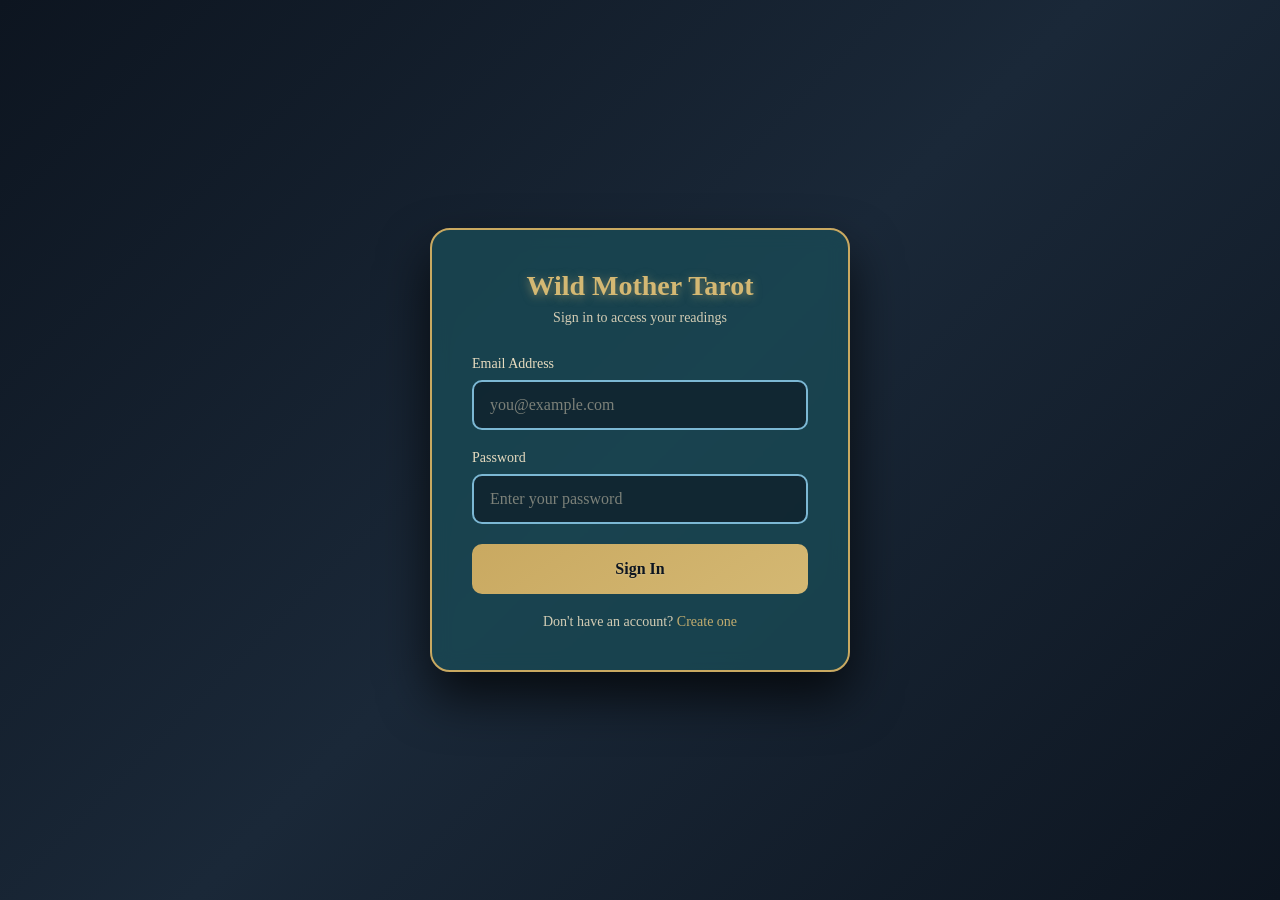
==== tarot-app/index.html @ 927aa5f0 "Clean up Examples directory and reorganize assets - Move images from Examples/ to images/ directory " ====
<!DOCTYPE html>
<html lang="en">
<head>
    <meta charset="UTF-8">
    <meta name="viewport" content="width=device-width, initial-scale=1.0">
    <title>Tarot Card Reading</title>
    <link rel="stylesheet" href="css/styles.css">
</head>
<body>
    <div class="container">
        <!-- Menu Button -->
        <button id="menu-toggle" class="menu-toggle">☰ Menu</button>

        <!-- Menu Overlay -->
        <div id="menu-overlay" class="menu-overlay hidden">
            <div class="menu-content">
                <button id="menu-close" class="menu-close">✕</button>

                <h2 class="menu-title">Wild Mother Tarot</h2>

                <!-- User Info in Menu -->
                <div class="menu-user-info">
                    <span id="menuUserEmail" class="menu-user-email"></span>
                </div>

                <!-- Menu Buttons -->
                <div class="menu-buttons">
                    <button id="menu-home" class="menu-btn">
                        <span class="menu-btn-icon">🏠</span>
                        <span class="menu-btn-text">Home</span>
                    </button>

                    <button id="menu-journal" class="menu-btn">
                        <span class="menu-btn-icon">📖</span>
                        <span class="menu-btn-text">Journal</span>
                    </button>

                    <button id="menu-explore" class="menu-btn">
                        <span class="menu-btn-icon">✨</span>
                        <span class="menu-btn-text">Visit Website</span>
                    </button>

                    <button id="logoutBtn" class="menu-btn menu-btn-logout">
                        <span class="menu-btn-icon">🚪</span>
                        <span class="menu-btn-text">Sign Out</span>
                    </button>
                </div>
            </div>
        </div>

        <!-- Home Page -->
        <div id="home-page" class="home-page">
            <div class="home-header">
                <img src="images/BloodHoneyLogo.png" alt="Blood & Honey Collective" class="home-logo">
                <h2 class="home-subtitle">presents</h2>
                <h1 class="home-main-title">Wildmother Tarot</h1>
            </div>

            <div class="home-options">
                <button id="home-readings" class="home-option-btn">
                    <div class="home-option-icon">
                        <img src="images/ReadingsButton.png" alt="Ask The Cards" class="icon-image">
                    </div>
                    <h3 class="home-option-title">Ask The Cards</h3>
                    <p class="home-option-desc">Ask a question. Pull a card. Receive insight.</p>
                </button>

                <button id="home-journal" class="home-option-btn">
                    <div class="home-option-icon">
                        <img src="images/JournalButton.png" alt="Journal" class="icon-image">
                    </div>
                    <h3 class="home-option-title">Your Journal</h3>
                    <p class="home-option-desc">Reflect, record, remember.</p>
                </button>

                <button id="home-card-of-day" class="home-option-btn">
                    <div class="home-option-icon">
                        <img src="images/CardOfTheDayButton.png" alt="Daily Insight" class="icon-image">
                    </div>
                    <h3 class="home-option-title">Daily Insight</h3>
                    <p class="home-option-desc">No question needed. Just receive.</p>
                </button>

                <button id="home-website" class="home-option-btn">
                    <div class="home-option-icon">
                        <img src="images/VisitOurWebsite.png" alt="Visit Our Website" class="icon-image">
                    </div>
                    <h3 class="home-option-title">Visit Our Website</h3>
                    <p class="home-option-desc">Your path continues beyond the cards.</p>
                </button>
            </div>
        </div>

        <!-- Spread Selection -->
        <div id="spread-selection" class="spread-selection hidden">
            <h2 class="spread-title">Choose Your Reading</h2>

            <!-- Question Prompt Section -->
            <div class="spread-question-section">
                <label for="reading-question" class="spread-question-label">What guidance do you seek?</label>
                <textarea
                    id="reading-question"
                    class="spread-question-input"
                    placeholder="Enter your question (optional)"
                    rows="2"></textarea>
            </div>

            <div class="button-group">
                <button id="one-card-btn" class="spread-btn-img">
                    <img src="cards/images/wildmother_tarot_one.png" alt="One Card Spread">
                </button>
                <button id="three-card-btn" class="spread-btn-img">
                    <img src="cards/images/wildmother_tarot_3card.png" alt="Three Card Spread">
                </button>
            </div>
        </div>

        <!-- Card Display Area -->
        <div id="card-area" class="card-area hidden">
            <div id="position-labels" class="position-labels"></div>
            <div id="cards-container" class="cards-container"></div>
        </div>

        <!-- Reading Display -->
        <div id="reading-area" class="reading-area hidden">
            <!-- Question Display -->
            <div id="question-display" class="question-display hidden">
                <h3>Your Question</h3>
                <p id="question-text"></p>
            </div>

            <div class="reading-container">
                <div class="reading-column">
                    <h2>Your Reading</h2>
                    <div id="card-descriptions" class="card-descriptions"></div>
                </div>

                <!-- Reflections Section -->
                <div class="reflections-column">
                    <h2>Your Reflections</h2>
                    <textarea
                        id="reflections-textarea"
                        class="reflections-textarea"
                        placeholder="What thoughts, feelings, or insights does this reading bring up for you? Take a moment to reflect..."
                        rows="6"></textarea>
                </div>
            </div>
        </div>

        <!-- Reset Button -->
        <div id="reset-container" class="reset-container hidden">
            <button id="reset-btn" class="reset-btn">New Reading</button>
        </div>
    </div>

    <script src="js/auth.js"></script>
    <script src="js/script.js"></script>
    <script>
        // Display logged-in user in menu
        const user = getUserFromToken();
        if (user && user.email) {
            document.getElementById('menuUserEmail').textContent = user.email;
        }
    </script>
</body>
</html>
---- tarot-app/css/styles.css ----
/* ============================================
   CUSTOM FONTS
   ============================================ */

@font-face {
    font-family: 'Rebel';
    src: url('fonts/Rebel.woff2') format('woff2');
    font-weight: normal;
    font-style: normal;
}

@font-face {
    font-family: 'Ashley Southine';
    src: url('fonts/Ashley Southine.ttf') format('truetype');
    font-weight: normal;
    font-style: normal;
}

@font-face {
    font-family: 'Alchemist Serif';
    src: url('fonts/Alchemist Serif Font.ttf') format('truetype');
    font-weight: normal;
    font-style: normal;
}

* {
    margin: 0;
    padding: 0;
    box-sizing: border-box;
}

body {
    font-family: 'Georgia', serif;
    background:
        repeating-linear-gradient(
            135deg,
            #0a2e3d 0px,
            #0d3545 25px,
            #134456 50px,
            #1a5468 75px,
            #2d6b82 100px,
            #1a5468 125px,
            #134456 150px,
            #0d3545 175px,
            #0a2e3d 200px
        );
    color: #ffffff;
    min-height: 100vh;
    padding: 20px;
    display: flex;
    align-items: center;
    justify-content: center;
}

.container {
    max-width: 1200px;
    margin: 0 auto;
    width: 100%;
}

/* Spread Selection */
.spread-selection {
    text-align: center;
    margin: 0 auto;
    display: flex;
    flex-direction: column;
    align-items: center;
    justify-content: center;
    padding: 20px;
}

/* Question Section on Spread Selection */
.spread-question-section {
    max-width: 600px;
    width: 100%;
    margin: 20px auto 40px;
    text-align: center;
}

.spread-question-label {
    display: block;
    color: #d4b873;
    font-size: 1.1rem;
    margin-bottom: 12px;
    font-style: italic;
}

.spread-question-input {
    width: 100%;
    background: rgba(26, 74, 85, 0.4);
    border: 2px solid #7cb8d4;
    border-radius: 10px;
    padding: 15px;
    color: #e8dcc0;
    font-family: 'Georgia', serif;
    font-size: 1rem;
    resize: vertical;
    transition: all 0.3s ease;
}

.spread-question-input:focus {
    outline: none;
    border-color: #d4b873;
    background: rgba(26, 74, 85, 0.6);
    box-shadow: 0 0 15px rgba(212, 184, 115, 0.3);
}

.spread-question-input::placeholder {
    color: #7cb8d4;
    opacity: 0.6;
}

.button-group {
    display: flex;
    justify-content: center;
    gap: 30px;
    flex-wrap: wrap;
}

.spread-btn-img {
    background: transparent;
    border: none;
    padding: 0;
    cursor: pointer;
    transition: all 0.3s ease;
    max-width: 300px;
    width: 100%;
}

.spread-btn-img img {
    width: 100%;
    height: auto;
    display: block;
    border-radius: 10px;
    transition: all 0.3s ease;
    box-shadow: 0 4px 15px rgba(0, 0, 0, 0.7);
}

.spread-btn-img:hover {
    transform: translateY(-5px) scale(1.02);
}

.spread-btn-img:hover img {
    box-shadow: 0 8px 25px rgba(74, 123, 167, 0.8);
}

/* Card Area */
.card-area {
    margin: 40px 0;
    text-align: center;
}

.position-labels {
    display: flex;
    justify-content: center;
    gap: 20px;
    margin-bottom: 10px;
    flex-wrap: wrap;
}

.position-label {
    color: #d4b873;
    font-size: 1rem;
    font-weight: bold;
    min-width: 150px;
    text-align: center;
}

.cards-container {
    display: flex;
    justify-content: center;
    gap: 20px;
    flex-wrap: wrap;
    padding: 20px;
}

.card {
    width: 150px;
    height: 260px;
    perspective: 1000px;
    cursor: pointer;
}

.card-inner {
    position: relative;
    width: 100%;
    height: 100%;
    transition: transform 0.6s;
    transform-style: preserve-3d;
}

.card.flipped .card-inner {
    transform: rotateY(180deg);
}

.card-face {
    position: absolute;
    width: 100%;
    height: 100%;
    backface-visibility: hidden;
    border-radius: 10px;
    box-shadow: 0 4px 15px rgba(0, 0, 0, 0.5);
}

.card-back {
    background: linear-gradient(145deg, #1a4a55, #2d5f6d);
    border: 3px solid #c9a961;
    display: flex;
    align-items: center;
    justify-content: center;
    font-size: 2rem;
    color: #d4b873;
}

.card-front {
    transform: rotateY(180deg);
    background: #e8dcc0;
    border: 3px solid #8b7355;
}

.card-front img {
    width: 100%;
    height: 100%;
    object-fit: cover;
    border-radius: 8px;
}

.card:not(.flipped):hover {
    transform: translateY(-10px);
    transition: transform 0.3s ease;
}

/* Reading Area */
.reading-area {
    margin: 40px 0;
    padding: 30px;
    background: rgba(26, 74, 85, 0.6);
    border: 2px solid #c9a961;
    border-radius: 15px;
}

/* Question Display */
.question-display {
    margin-bottom: 30px;
    padding: 20px;
    background: rgba(13, 21, 32, 0.5);
    border: 2px solid #d4b873;
    border-radius: 10px;
    text-align: center;
}

.question-display h3 {
    color: #d4b873;
    font-size: 1.2rem;
    margin-bottom: 10px;
}

.question-display p {
    color: #e8dcc0;
    font-style: italic;
    font-size: 1.1rem;
    line-height: 1.6;
}

.reading-container {
    display: flex;
    gap: 30px;
    align-items: flex-start;
}

.reading-column {
    flex: 1;
    min-width: 0;
}

.reflections-column {
    flex: 0 0 400px;
    min-width: 300px;
}

.reading-area h2 {
    color: #d4b873;
    text-align: center;
    margin-bottom: 30px;
    font-size: 2rem;
}

.card-descriptions {
    display: flex;
    flex-direction: column;
    gap: 25px;
}

.card-description {
    background: rgba(45, 95, 109, 0.4);
    padding: 20px;
    border-radius: 10px;
    border-left: 4px solid #d4b873;
}

.card-description h3 {
    color: #d4b873;
    margin-bottom: 5px;
    font-size: 1.3rem;
}

.card-description .position {
    color: #7cb8d4;
    font-style: italic;
    margin-bottom: 10px;
    font-size: 0.9rem;
}

.card-description .keywords {
    color: #c9a961;
    font-size: 0.9rem;
    margin-bottom: 10px;
}

.card-description .meaning {
    color: #e8dcc0;
    line-height: 1.6;
}

/* Reflections Section */
.reflections-textarea {
    width: 100%;
    height: 100%;
    min-height: 400px;
    background: rgba(13, 21, 32, 0.6);
    border: 2px solid #7cb8d4;
    border-radius: 8px;
    padding: 15px;
    color: #e8dcc0;
    font-family: 'Georgia', serif;
    font-size: 1rem;
    line-height: 1.6;
    resize: vertical;
    transition: all 0.3s ease;
}

.reflections-textarea:focus {
    outline: none;
    border-color: #d4b873;
    background: rgba(13, 21, 32, 0.8);
    box-shadow: 0 0 15px rgba(212, 184, 115, 0.3);
}

.reflections-textarea::placeholder {
    color: #7cb8d4;
    opacity: 0.6;
}

/* Reset Button */
.reset-container {
    text-align: center;
    margin: 40px 0;
}

.reset-btn {
    background: linear-gradient(145deg, #8b7355, #6b5845);
    border: 2px solid #c9a961;
    color: #e8dcc0;
    padding: 15px 40px;
    font-size: 1.2rem;
    cursor: pointer;
    border-radius: 10px;
    transition: all 0.3s ease;
    box-shadow: 0 4px 15px rgba(0, 0, 0, 0.5);
}

.reset-btn:hover {
    transform: translateY(-3px);
    box-shadow: 0 6px 20px rgba(201, 169, 97, 0.4);
    background: linear-gradient(145deg, #9b8365, #7b6855);
}

/* Utility Classes */
.hidden {
    display: none !important;
}

/* Responsive Design */
@media (max-width: 768px) {
    .spread-btn-img {
        max-width: 250px;
    }

    .card {
        width: 120px;
        height: 208px;
    }

    .position-label {
        min-width: 120px;
        font-size: 0.9rem;
    }

    .card-descriptions {
        gap: 15px;
    }

    .card-description {
        padding: 15px;
    }

    .reading-container {
        flex-direction: column;
    }

    .reflections-column {
        flex: 1;
        width: 100%;
    }

    .reflections-textarea {
        font-size: 0.9rem;
        padding: 12px;
        min-height: 200px;
    }
}

@media (max-width: 480px) {
    .button-group {
        flex-direction: column;
        align-items: center;
        gap: 20px;
    }

    .spread-btn-img {
        max-width: 200px;
    }

    .card {
        width: 100px;
        height: 173px;
    }

    .position-label {
        min-width: 100px;
        font-size: 0.8rem;
    }
}

/* ============================================
   HOME PAGE
   ============================================ */

.home-page {
    text-align: center;
    padding: 40px 20px;
}

.home-header {
    margin-bottom: 60px;
}

.home-logo {
    max-width: 300px;
    width: 100%;
    height: auto;
    margin-bottom: 5px;
    filter: drop-shadow(0 4px 15px rgba(0, 0, 0, 0.7));
}

.home-title {
    color: #d4b873;
    font-size: 2rem;
    margin-bottom: 10px;
    text-shadow: 0 2px 10px rgba(0, 0, 0, 0.5);
    font-family: 'Ashley Southine', 'Georgia', serif;
}

.home-subtitle {
    color: #7cb8d4;
    font-size: 1.2rem;
    font-style: italic;
    margin-bottom: 5px;
    font-family: 'Alchemist Serif', 'Georgia', serif;
}

.home-main-title {
    color: #d4b873;
    font-size: 3rem;
    margin-top: 0;
    letter-spacing: 2px;
    font-family: 'Rebel', 'Georgia', serif;
}

/* Home Options Grid */
.home-options {
    display: grid;
    grid-template-columns: repeat(2, 1fr);
    gap: 30px;
    max-width: 900px;
    margin: 0 auto;
}

.home-option-btn {
    background: linear-gradient(145deg, #1a4a55, #2d5f6d);
    border: 3px solid #c9a961;
    border-radius: 15px;
    padding: 0;
    cursor: pointer;
    transition: all 0.3s ease;
    box-shadow: 0 6px 20px rgba(0, 0, 0, 0.5);
    position: relative;
    overflow: hidden;
    min-height: 200px;
    display: flex;
    flex-direction: column;
}

.home-option-btn::before {
    content: '';
    position: absolute;
    top: 0;
    left: -100%;
    width: 100%;
    height: 100%;
    background: linear-gradient(90deg, transparent, rgba(212, 184, 115, 0.2), transparent);
    transition: left 0.5s ease;
}

.home-option-btn:hover::before {
    left: 100%;
}

.home-option-btn:hover {
    transform: translateY(-5px);
    box-shadow: 0 8px 30px rgba(201, 169, 97, 0.5);
    border-color: #d4b873;
}

.home-option-icon {
    position: absolute;
    top: 0;
    left: 0;
    width: 100%;
    height: 100%;
    z-index: 1;
}

.icon-image {
    width: 100%;
    height: 100%;
    object-fit: cover;
    border-radius: 12px;
}

.home-option-title {
    color: #d4b873;
    font-size: 1.5rem;
    margin-bottom: 10px;
    font-family: 'Alchemist Serif', 'Georgia', serif;
    text-transform: uppercase;
    position: relative;
    z-index: 2;
    text-shadow: 0 2px 8px rgba(0, 0, 0, 0.8);
    margin-top: auto;
    padding: 10px 20px 0;
}

.home-option-desc {
    color: #e8dcc0;
    font-size: 0.95rem;
    font-style: italic;
    position: relative;
    z-index: 2;
    text-shadow: 0 2px 8px rgba(0, 0, 0, 0.8);
    padding: 0 20px 20px;
}

/* Tarot Cards Icon (hand pulling card from fanned deck) */
.tarot-cards-icon {
    position: relative;
    width: 120px;
    height: 90px;
}

.mini-card {
    position: absolute;
    width: 30px;
    height: 50px;
    background: linear-gradient(145deg, #2d5f6d, #1a4a55);
    border: 2px solid #c9a961;
    border-radius: 3px;
    box-shadow: 0 2px 8px rgba(0, 0, 0, 0.4);
}

.mini-card::after {
    content: '✦';
    position: absolute;
    top: 50%;
    left: 50%;
    transform: translate(-50%, -50%);
    color: #d4b873;
    font-size: 1rem;
    opacity: 0.8;
}

/* Fanned deck - three cards */
.mini-card.card-1 {
    left: 20px;
    bottom: 10px;
    transform: rotate(-15deg);
    z-index: 1;
}

.mini-card.card-2 {
    left: 35px;
    bottom: 10px;
    transform: rotate(0deg);
    z-index: 2;
}

.mini-card.card-3 {
    left: 50px;
    bottom: 10px;
    transform: rotate(15deg);
    z-index: 3;
}

/* Card being pulled - glowing */
.mini-card.card-3::before {
    content: '';
    position: absolute;
    top: -30px;
    left: -5px;
    width: 30px;
    height: 50px;
    background: linear-gradient(145deg, #2d5f6d, #1a4a55);
    border: 2px solid #c9a961;
    border-radius: 3px;
    box-shadow:
        0 0 20px rgba(212, 184, 115, 0.8),
        0 0 40px rgba(212, 184, 115, 0.4),
        0 4px 15px rgba(0, 0, 0, 0.5);
    z-index: 5;
}

/* Glow star on pulled card */
.mini-card.card-3::after {
    content: '✦';
    position: absolute;
    top: -18px;
    left: 5px;
    transform: translate(-50%, -50%);
    color: #d4b873;
    font-size: 1rem;
    z-index: 6;
    text-shadow: 0 0 10px rgba(212, 184, 115, 1);
}

/* Hand shape */
.tarot-cards-icon::before {
    content: '';
    position: absolute;
    bottom: 0;
    right: 15px;
    width: 35px;
    height: 25px;
    background: linear-gradient(145deg, #8b7355, #6b5845);
    border-radius: 15px 15px 5px 5px;
    z-index: 4;
    box-shadow: 0 2px 8px rgba(0, 0, 0, 0.4);
}

/* Thumb */
.tarot-cards-icon::after {
    content: '';
    position: absolute;
    bottom: 8px;
    right: 45px;
    width: 12px;
    height: 18px;
    background: linear-gradient(145deg, #8b7355, #6b5845);
    border-radius: 8px 3px 3px 8px;
    z-index: 4;
    box-shadow: 0 2px 5px rgba(0, 0, 0, 0.3);
}

/* Journal Icon (book and pen) */
.journal-icon {
    position: relative;
    width: 80px;
    height: 80px;
}

.book {
    width: 70px;
    height: 55px;
    background: linear-gradient(145deg, #8b7355, #6b5845);
    border: 2px solid #c9a961;
    border-radius: 4px;
    position: relative;
    box-shadow: 0 3px 10px rgba(0, 0, 0, 0.4);
}

.book::before {
    content: '';
    position: absolute;
    left: 50%;
    top: 0;
    bottom: 0;
    width: 2px;
    background: #c9a961;
    opacity: 0.5;
}

.book::after {
    content: '≋';
    position: absolute;
    top: 50%;
    left: 25%;
    transform: translateY(-50%);
    color: #d4b873;
    font-size: 1.5rem;
}

.pen {
    position: absolute;
    right: -5px;
    bottom: 5px;
    width: 35px;
    height: 4px;
    background: linear-gradient(90deg, #c9a961, #d4b873);
    border-radius: 2px;
    transform: rotate(-45deg);
    box-shadow: 0 2px 5px rgba(0, 0, 0, 0.3);
}

.pen::before {
    content: '';
    position: absolute;
    left: -6px;
    top: 50%;
    transform: translateY(-50%);
    width: 0;
    height: 0;
    border-left: 6px solid #8b7355;
    border-top: 3px solid transparent;
    border-bottom: 3px solid transparent;
}

/* Card of the Day Icon */
.card-of-day-icon {
    position: relative;
    width: 80px;
    height: 80px;
}

.single-card {
    width: 50px;
    height: 75px;
    background: linear-gradient(145deg, #2d5f6d, #1a4a55);
    border: 3px solid #c9a961;
    border-radius: 6px;
    margin: 0 auto;
    box-shadow: 0 4px 15px rgba(0, 0, 0, 0.5);
    display: flex;
    align-items: center;
    justify-content: center;
}

.single-card::after {
    content: '☾';
    color: #d4b873;
    font-size: 2rem;
}

.sparkles {
    position: absolute;
    top: 0;
    right: 0;
    font-size: 1.5rem;
    animation: sparkle 2s ease-in-out infinite;
}

@keyframes sparkle {
    0%, 100% { opacity: 0.5; transform: scale(1); }
    50% { opacity: 1; transform: scale(1.2); }
}

/* Devices Icon */
.devices-icon {
    position: relative;
    width: 100px;
    height: 80px;
}

.device {
    position: absolute;
    background: linear-gradient(145deg, #1a4a55, #2d5f6d);
    border: 2px solid #c9a961;
    box-shadow: 0 2px 8px rgba(0, 0, 0, 0.3);
}

.laptop {
    width: 50px;
    height: 35px;
    border-radius: 3px;
    left: 5px;
    top: 15px;
}

.laptop::after {
    content: '';
    position: absolute;
    bottom: -3px;
    left: 50%;
    transform: translateX(-50%);
    width: 60px;
    height: 3px;
    background: #c9a961;
    border-radius: 0 0 2px 2px;
}

.tablet {
    width: 35px;
    height: 45px;
    border-radius: 3px;
    right: 5px;
    top: 5px;
}

.phone {
    width: 20px;
    height: 35px;
    border-radius: 3px;
    right: 15px;
    bottom: 8px;
}

/* Spread Title */
.spread-title {
    color: #d4b873;
    text-align: center;
    margin-bottom: 40px;
    font-size: 2.5rem;
    text-shadow: 0 2px 10px rgba(0, 0, 0, 0.5);
}

/* Responsive Home Page */
@media (max-width: 768px) {
    .home-logo {
        max-width: 250px;
    }

    .home-main-title {
        font-size: 2.2rem;
    }

    .home-options {
        gap: 20px;
        max-width: 600px;
    }

    .home-option-btn {
        padding: 25px 15px;
    }

    .home-option-title {
        font-size: 1.3rem;
    }

    .spread-title {
        font-size: 2rem;
    }
}

@media (max-width: 480px) {
    .home-logo {
        max-width: 200px;
    }

    .home-title {
        font-size: 1.5rem;
    }

    .home-subtitle {
        font-size: 1rem;
    }

    .home-main-title {
        font-size: 1.8rem;
        letter-spacing: 1px;
    }

    .home-options {
        grid-template-columns: 1fr;
        gap: 15px;
    }

    .home-option-btn {
        padding: 20px 15px;
    }

    .home-option-icon {
        height: 80px;
    }
}

/* ============================================
   MENU SYSTEM
   ============================================ */

/* Menu Toggle Button */
.menu-toggle {
    position: fixed;
    top: 20px;
    left: 20px;
    background: linear-gradient(145deg, #1a4a55, #2d5f6d);
    border: 2px solid #c9a961;
    color: #d4b873;
    padding: 12px 20px;
    font-size: 1.1rem;
    cursor: pointer;
    border-radius: 8px;
    transition: all 0.3s ease;
    z-index: 1000;
    box-shadow: 0 4px 15px rgba(0, 0, 0, 0.5);
    font-family: 'Georgia', serif;
}

.menu-toggle:hover {
    transform: translateY(-2px);
    box-shadow: 0 6px 20px rgba(201, 169, 97, 0.6);
    background: linear-gradient(145deg, #2d5f6d, #1a4a55);
}

/* Menu Overlay */
.menu-overlay {
    position: fixed;
    top: 0;
    left: 0;
    width: 100%;
    height: 100%;
    background: rgba(13, 21, 32, 0.95);
    display: flex;
    align-items: center;
    justify-content: center;
    z-index: 2000;
    backdrop-filter: blur(5px);
}

/* Menu Content Container */
.menu-content {
    position: relative;
    background: linear-gradient(145deg, #1a4a55, #2d5f6d);
    border: 4px solid #c9a961;
    border-radius: 20px;
    padding: 50px 40px;
    max-width: 500px;
    width: 90%;
    box-shadow:
        0 0 30px rgba(201, 169, 97, 0.4),
        inset 0 0 20px rgba(0, 0, 0, 0.3),
        0 8px 40px rgba(0, 0, 0, 0.8);
    animation: menuSlideIn 0.4s ease-out;
}

@keyframes menuSlideIn {
    from {
        opacity: 0;
        transform: scale(0.9) translateY(-20px);
    }
    to {
        opacity: 1;
        transform: scale(1) translateY(0);
    }
}

/* Close Button */
.menu-close {
    position: absolute;
    top: 15px;
    right: 15px;
    background: transparent;
    border: 2px solid #c9a961;
    color: #d4b873;
    font-size: 1.5rem;
    width: 40px;
    height: 40px;
    border-radius: 50%;
    cursor: pointer;
    display: flex;
    align-items: center;
    justify-content: center;
    transition: all 0.3s ease;
    line-height: 1;
}

.menu-close:hover {
    background: rgba(201, 169, 97, 0.2);
    transform: rotate(90deg);
}

/* Menu Title */
.menu-title {
    color: #d4b873;
    text-align: center;
    margin-bottom: 20px;
    font-size: 2rem;
    text-shadow: 0 2px 10px rgba(0, 0, 0, 0.5);
}

/* Menu User Info */
.menu-user-info {
    text-align: center;
    margin-bottom: 25px;
    padding: 10px;
    background: rgba(13, 21, 32, 0.4);
    border-radius: 8px;
    border: 1px solid #7cb8d4;
}

.menu-user-email {
    color: #d4b873;
    font-size: 0.9rem;
}

/* Question Section */
.menu-section {
    margin-bottom: 30px;
}

.menu-label {
    display: block;
    color: #d4b873;
    font-size: 1rem;
    margin-bottom: 10px;
    text-align: center;
}

.question-input {
    width: 100%;
    background: rgba(13, 21, 32, 0.6);
    border: 2px solid #7cb8d4;
    border-radius: 8px;
    padding: 12px;
    color: #e8dcc0;
    font-family: 'Georgia', serif;
    font-size: 1rem;
    resize: vertical;
    transition: all 0.3s ease;
}

.question-input:focus {
    outline: none;
    border-color: #d4b873;
    background: rgba(13, 21, 32, 0.8);
    box-shadow: 0 0 15px rgba(212, 184, 115, 0.3);
}

.question-input::placeholder {
    color: #7cb8d4;
    opacity: 0.6;
}

/* Menu Buttons */
.menu-buttons {
    display: flex;
    flex-direction: column;
    gap: 15px;
}

.menu-btn {
    background: rgba(13, 21, 32, 0.5);
    border: 3px solid #c9a961;
    border-radius: 12px;
    padding: 18px 25px;
    color: #d4b873;
    font-family: 'Georgia', serif;
    font-size: 1.1rem;
    cursor: pointer;
    display: flex;
    align-items: center;
    gap: 15px;
    transition: all 0.3s ease;
    box-shadow:
        0 4px 15px rgba(0, 0, 0, 0.3),
        inset 0 1px 0 rgba(212, 184, 115, 0.2);
    position: relative;
    overflow: hidden;
}

.menu-btn::before {
    content: '';
    position: absolute;
    top: 0;
    left: -100%;
    width: 100%;
    height: 100%;
    background: linear-gradient(90deg, transparent, rgba(212, 184, 115, 0.2), transparent);
    transition: left 0.5s ease;
}

.menu-btn:hover::before {
    left: 100%;
}

.menu-btn:hover {
    background: rgba(201, 169, 97, 0.2);
    transform: translateY(-3px);
    box-shadow:
        0 6px 20px rgba(201, 169, 97, 0.4),
        inset 0 1px 0 rgba(212, 184, 115, 0.3);
}

.menu-btn-icon {
    font-size: 1.5rem;
    filter: drop-shadow(0 2px 4px rgba(0, 0, 0, 0.5));
}

.menu-btn-text {
    flex: 1;
    text-align: left;
}

/* Logout Button in Menu */
.menu-btn-logout {
    margin-top: 10px;
    border-color: #8b7355;
    background: rgba(139, 115, 85, 0.2);
}

.menu-btn-logout:hover {
    background: rgba(139, 115, 85, 0.4);
    border-color: #c9a961;
}

/* Responsive Menu */
@media (max-width: 768px) {
    .menu-content {
        padding: 40px 25px;
    }

    .menu-title {
        font-size: 1.6rem;
    }

    .menu-btn {
        padding: 15px 20px;
        font-size: 1rem;
    }

    .menu-btn-icon {
        font-size: 1.3rem;
    }
}

@media (max-width: 480px) {
    .menu-toggle {
        top: 10px;
        left: 10px;
        padding: 10px 16px;
        font-size: 1rem;
    }

    .menu-content {
        padding: 35px 20px;
        width: 95%;
    }

    .menu-title {
        font-size: 1.4rem;
        margin-bottom: 20px;
    }

    .menu-btn {
        padding: 12px 15px;
        font-size: 0.95rem;
        gap: 10px;
    }

    .question-input {
        font-size: 0.9rem;
        padding: 10px;
    }
}
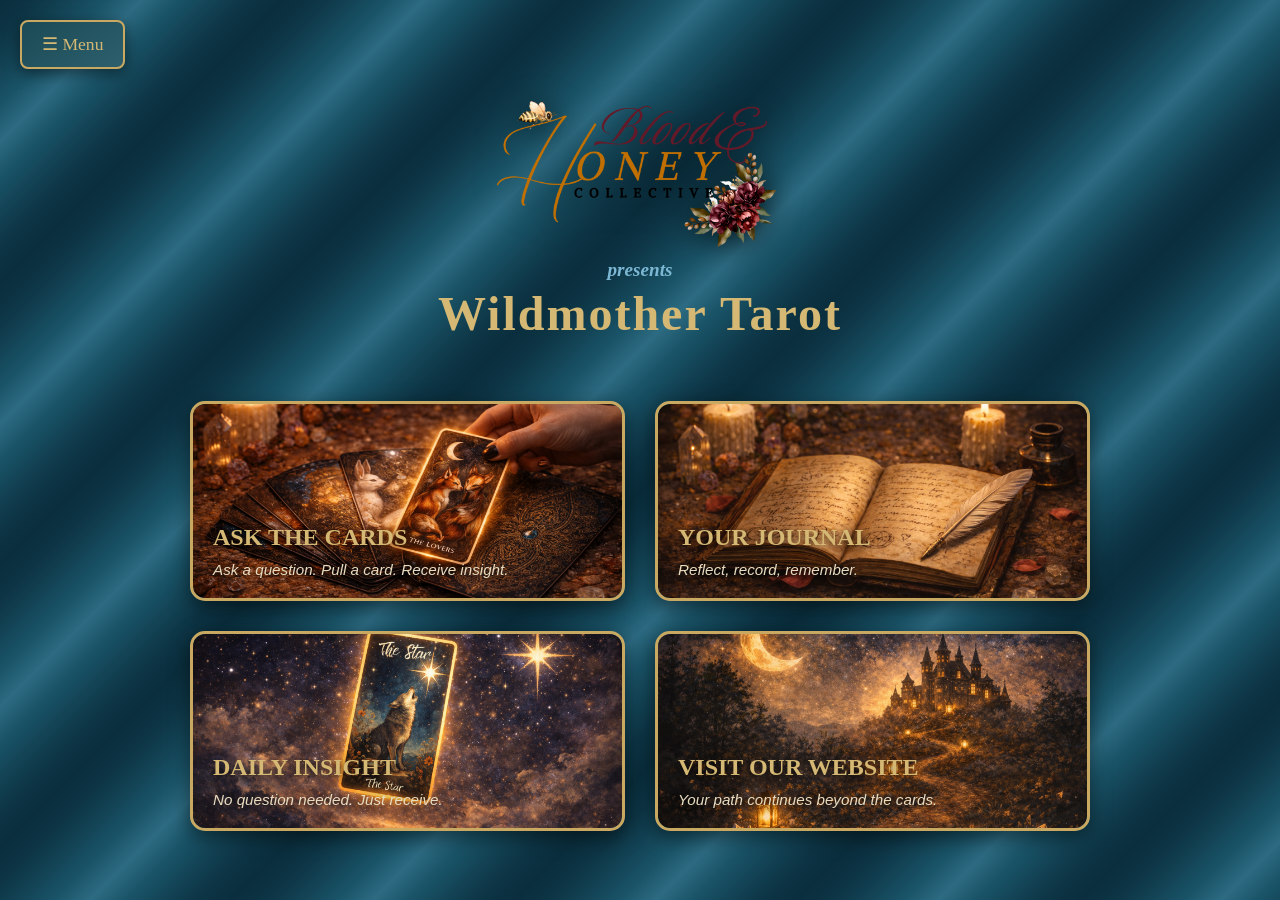
==== commit f5827390: "Add Save to Journal functionality to reading screen - Add "Save to Journal" button in reflections se" ====
--- a/tarot-app/index.html
+++ b/tarot-app/index.html
@@ -143,6 +143,8 @@
                         class="reflections-textarea"
                         placeholder="What thoughts, feelings, or insights does this reading bring up for you? Take a moment to reflect..."
                         rows="6"></textarea>
+                    <button id="save-to-journal-btn" class="save-journal-btn">Save to Journal</button>
+                    <div id="save-message" class="save-message hidden"></div>
                 </div>
             </div>
         </div>
--- a/tarot-app/css/styles.css
+++ b/tarot-app/css/styles.css
@@ -351,6 +351,67 @@
     opacity: 0.6;
 }
 
+/* Save to Journal Button */
+.save-journal-btn {
+    width: 100%;
+    margin-top: 15px;
+    background: linear-gradient(145deg, #2d5f6d, #1a4a55);
+    border: 2px solid #d4b873;
+    color: #e8dcc0;
+    padding: 12px 30px;
+    font-size: 1rem;
+    font-weight: 600;
+    cursor: pointer;
+    border-radius: 8px;
+    transition: all 0.3s ease;
+    box-shadow: 0 4px 10px rgba(0, 0, 0, 0.3);
+}
+
+.save-journal-btn:hover {
+    background: linear-gradient(145deg, #1a4a55, #2d5f6d);
+    border-color: #c9a961;
+    transform: translateY(-2px);
+    box-shadow: 0 6px 15px rgba(212, 184, 115, 0.4);
+}
+
+.save-journal-btn:active {
+    transform: translateY(0);
+}
+
+.save-journal-btn:disabled {
+    background: #555;
+    border-color: #777;
+    cursor: not-allowed;
+    transform: none;
+    box-shadow: none;
+}
+
+/* Save Message */
+.save-message {
+    margin-top: 10px;
+    padding: 10px 15px;
+    border-radius: 6px;
+    font-size: 0.9rem;
+    text-align: center;
+    transition: all 0.3s ease;
+}
+
+.save-message.success {
+    background: rgba(76, 175, 80, 0.2);
+    border: 1px solid #4caf50;
+    color: #81c784;
+}
+
+.save-message.error {
+    background: rgba(244, 67, 54, 0.2);
+    border: 1px solid #f44336;
+    color: #e57373;
+}
+
+.save-message.hidden {
+    display: none;
+}
+
 /* Reset Button */
 .reset-container {
     text-align: center;
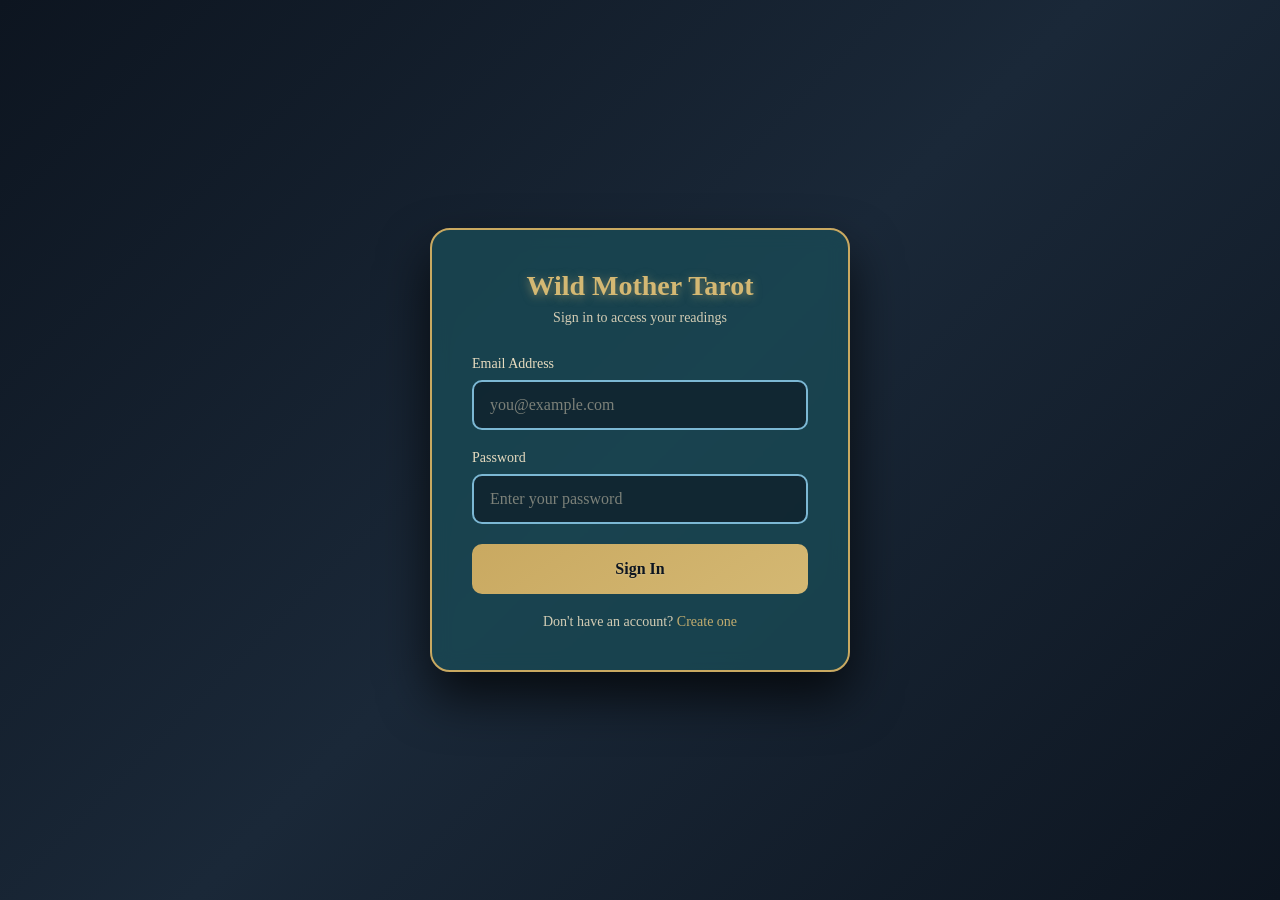
==== commit 684183c2: "Fix duplicate API_BASE_URL declaration and image filename - Remove duplicate API_BASE_URL from scrip" ====
--- a/tarot-app/index.html
+++ b/tarot-app/index.html
@@ -110,7 +110,7 @@
                     <img src="cards/images/wildmother_tarot_one.png" alt="One Card Spread">
                 </button>
                 <button id="three-card-btn" class="spread-btn-img">
-                    <img src="cards/images/wildmother_tarot_3card.png" alt="Three Card Spread">
+                    <img src="cards/images/wildmother_tarot_4card.png" alt="Three Card Spread">
                 </button>
             </div>
         </div>
--- a/tarot-app/css/styles.css
+++ b/tarot-app/css/styles.css
@@ -4,21 +4,21 @@
 
 @font-face {
     font-family: 'Rebel';
-    src: url('fonts/Rebel.woff2') format('woff2');
+    src: url('../fonts/Rebel.woff2') format('woff2');
     font-weight: normal;
     font-style: normal;
 }
 
 @font-face {
     font-family: 'Ashley Southine';
-    src: url('fonts/Ashley Southine.ttf') format('truetype');
+    src: url('../fonts/Ashley Southine.ttf') format('truetype');
     font-weight: normal;
     font-style: normal;
 }
 
 @font-face {
     font-family: 'Alchemist Serif';
-    src: url('fonts/Alchemist Serif Font.ttf') format('truetype');
+    src: url('../fonts/Alchemist Serif Font.ttf') format('truetype');
     font-weight: normal;
     font-style: normal;
 }
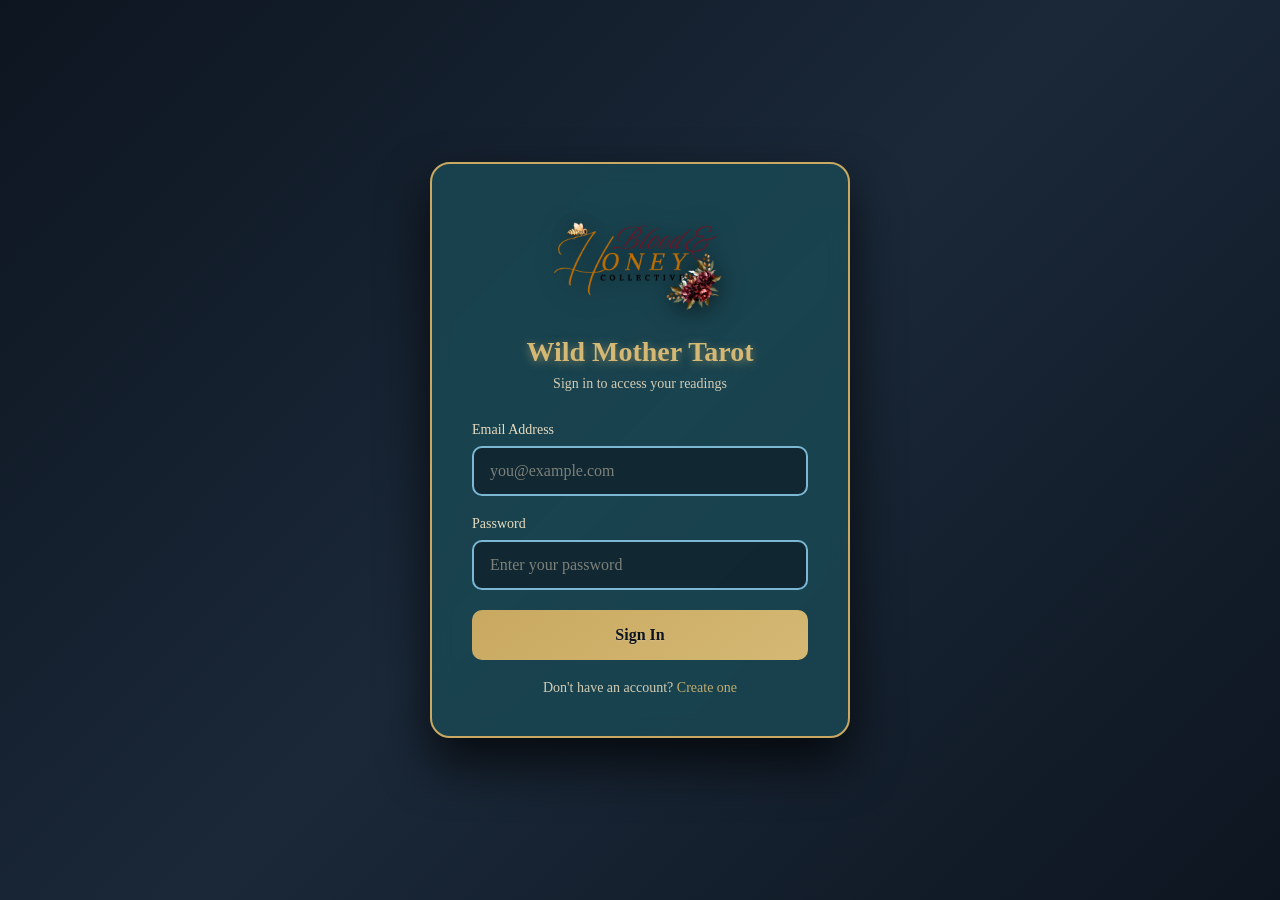
==== commit 4e218350: "Enhance UX, flow, and add reversed card meanings throughout Aesthetic: - Question screen is now its " ====
--- a/tarot-app/index.html
+++ b/tarot-app/index.html
@@ -8,45 +8,11 @@
 </head>
 <body>
     <div class="container">
-        <!-- Menu Button -->
-        <button id="menu-toggle" class="menu-toggle">☰ Menu</button>
-
-        <!-- Menu Overlay -->
-        <div id="menu-overlay" class="menu-overlay hidden">
-            <div class="menu-content">
-                <button id="menu-close" class="menu-close">✕</button>
-
-                <h2 class="menu-title">Wild Mother Tarot</h2>
-
-                <!-- User Info in Menu -->
-                <div class="menu-user-info">
-                    <span id="menuUserEmail" class="menu-user-email"></span>
-                </div>
-
-                <!-- Menu Buttons -->
-                <div class="menu-buttons">
-                    <button id="menu-home" class="menu-btn">
-                        <span class="menu-btn-icon">🏠</span>
-                        <span class="menu-btn-text">Home</span>
-                    </button>
-
-                    <button id="menu-journal" class="menu-btn">
-                        <span class="menu-btn-icon">📖</span>
-                        <span class="menu-btn-text">Journal</span>
-                    </button>
-
-                    <button id="menu-explore" class="menu-btn">
-                        <span class="menu-btn-icon">✨</span>
-                        <span class="menu-btn-text">Visit Website</span>
-                    </button>
-
-                    <button id="logoutBtn" class="menu-btn menu-btn-logout">
-                        <span class="menu-btn-icon">🚪</span>
-                        <span class="menu-btn-text">Sign Out</span>
-                    </button>
-                </div>
-            </div>
-        </div>
+        <!-- Home Button -->
+        <button id="home-btn" class="menu-toggle">🏠 Home</button>
+
+        <!-- Logout Button -->
+        <button id="logout-btn" class="logout-btn">Sign Out</button>
 
         <!-- Home Page -->
         <div id="home-page" class="home-page">
@@ -62,7 +28,7 @@
                         <img src="images/ReadingsButton.png" alt="Ask The Cards" class="icon-image">
                     </div>
                     <h3 class="home-option-title">Ask The Cards</h3>
-                    <p class="home-option-desc">Ask a question. Pull a card. Receive insight.</p>
+                    <p class="home-option-desc">Pull from your physical deck and explore their wisdom.</p>
                 </button>
 
                 <button id="home-journal" class="home-option-btn">
@@ -73,12 +39,12 @@
                     <p class="home-option-desc">Reflect, record, remember.</p>
                 </button>
 
-                <button id="home-card-of-day" class="home-option-btn">
-                    <div class="home-option-icon">
-                        <img src="images/CardOfTheDayButton.png" alt="Daily Insight" class="icon-image">
-                    </div>
-                    <h3 class="home-option-title">Daily Insight</h3>
-                    <p class="home-option-desc">No question needed. Just receive.</p>
+                <button id="home-book-reading" class="home-option-btn">
+                    <div class="home-option-icon">
+                        <img src="images/CardOfTheDayButton.png" alt="Book a Reading" class="icon-image">
+                    </div>
+                    <h3 class="home-option-title">Book a Reading</h3>
+                    <p class="home-option-desc">Book a personal reading with me.</p>
                 </button>
 
                 <button id="home-website" class="home-option-btn">
@@ -88,34 +54,104 @@
                     <h3 class="home-option-title">Visit Our Website</h3>
                     <p class="home-option-desc">Your path continues beyond the cards.</p>
                 </button>
+
+                <button id="home-card-library" class="home-option-btn home-option-btn--wide">
+                    <div class="home-option-icon">
+                        <img src="images/ReadingsButton.png" alt="Explore the Deck" class="icon-image">
+                    </div>
+                    <h3 class="home-option-title">Explore the Deck</h3>
+                    <p class="home-option-desc">Browse all 78 cards and their meanings.</p>
+                </button>
+            </div>
+        </div>
+
+        <!-- Card Library -->
+        <div id="card-library" class="card-library hidden">
+            <div class="library-header">
+                <h2 class="library-title">Explore the Deck</h2>
+                <p class="library-subtitle">78 cards. Each one a world.</p>
+            </div>
+            <div id="library-grid" class="library-grid"></div>
+        </div>
+
+        <!-- Card Detail Modal -->
+        <div id="card-detail-modal" class="card-detail-modal hidden">
+            <div class="card-detail-content">
+                <button id="close-card-detail" class="card-detail-close">✕</button>
+                <div id="card-detail-body"></div>
             </div>
         </div>
 
         <!-- Spread Selection -->
         <div id="spread-selection" class="spread-selection hidden">
-            <h2 class="spread-title">Choose Your Reading</h2>
-
-            <!-- Question Prompt Section -->
             <div class="spread-question-section">
-                <label for="reading-question" class="spread-question-label">What guidance do you seek?</label>
+                <label for="reading-question" class="spread-question-label">Question I have for the cards</label>
                 <textarea
                     id="reading-question"
                     class="spread-question-input"
-                    placeholder="Enter your question (optional)"
+                    placeholder="What are you seeking guidance on? (optional)"
                     rows="2"></textarea>
             </div>
-
-            <div class="button-group">
-                <button id="one-card-btn" class="spread-btn-img">
-                    <img src="cards/images/wildmother_tarot_one.png" alt="One Card Spread">
-                </button>
-                <button id="three-card-btn" class="spread-btn-img">
-                    <img src="cards/images/wildmother_tarot_4card.png" alt="Three Card Spread">
-                </button>
-            </div>
-        </div>
-
-        <!-- Card Display Area -->
+            <button id="hold-question-btn" class="primary-btn hold-question-btn">Hold This in Your Heart</button>
+        </div>
+
+        <!-- Physical Deck Prompt -->
+        <div id="physical-deck-prompt" class="physical-deck-prompt hidden">
+            <h2>Shuffle. Listen. Trust.</h2>
+            <p class="prompt-instruction">
+                Take your Wildmother Tarot deck in your hands, then shuffle while holding your question in your heart.
+            </p>
+            <p class="prompt-subtext">
+                If a card pops out, that's your card. Or when you feel called to, pull a card.
+            </p>
+            <p class="prompt-guidance">
+                There's no rush. Trust your intuition. The cards that call to you are meant for you in this moment.
+            </p>
+            <div class="prompt-divider"><span class="prompt-divider-glyph">✦</span></div>
+            <button id="continue-to-picker" class="primary-btn">I've Pulled My Cards</button>
+            <div class="digital-fallback">
+                <button id="use-digital-cards" class="subtle-link">
+                    Don't have your deck? Use digital cards instead
+                </button>
+            </div>
+        </div>
+
+        <!-- Card Picker -->
+        <div id="card-picker" class="card-picker hidden">
+            <div id="card-picker-question" class="card-picker-question hidden">
+                <p class="card-picker-question-label">Your question</p>
+                <p id="card-picker-question-text" class="card-picker-question-text"></p>
+            </div>
+            <h2>Which card came to you?</h2>
+            <p class="picker-instruction">
+                Which card came home to you? Start typing its name below.
+            </p>
+            <div id="card-picker-positions"></div>
+            <button id="confirm-cards" class="primary-btn" disabled>Continue to Your Reading</button>
+        </div>
+
+        <!-- Card Images Display (New) -->
+        <div id="card-images-display" class="card-images-display hidden">
+            <div id="card-images-question" class="card-images-question hidden">
+                <h3>Your Question</h3>
+                <p id="card-images-question-text"></p>
+            </div>
+
+            <div id="card-images-grid" class="card-images-grid"></div>
+
+            <div class="card-images-actions">
+                <button id="open-journal-btn" class="primary-btn journal-btn journal-btn-primary">
+                    <span class="btn-icon">📖</span>
+                    <span class="btn-text">Record in Journal</span>
+                </button>
+                <button id="explore-meanings-btn" class="primary-btn explore-btn">
+                    <span class="btn-icon">✨</span>
+                    <span class="btn-text">Explore with Wild Mother Guide</span>
+                </button>
+            </div>
+        </div>
+
+        <!-- Card Display Area (keep for backwards compatibility but hide) -->
         <div id="card-area" class="card-area hidden">
             <div id="position-labels" class="position-labels"></div>
             <div id="cards-container" class="cards-container"></div>
@@ -144,7 +180,21 @@
                         placeholder="What thoughts, feelings, or insights does this reading bring up for you? Take a moment to reflect..."
                         rows="6"></textarea>
                     <button id="save-to-journal-btn" class="save-journal-btn">Save to Journal</button>
+                    <button id="chat-with-gpt-btn" class="chat-gpt-btn">Chat with Guide ✨</button>
                     <div id="save-message" class="save-message hidden"></div>
+
+                    <!-- GPT Chat Interface -->
+                    <div id="gpt-chat-container" class="gpt-chat-container hidden">
+                        <div class="gpt-chat-header">
+                            <h3>Card Companion</h3>
+                            <button id="close-gpt-chat" class="close-gpt-btn">✕</button>
+                        </div>
+                        <div id="gpt-conversation" class="gpt-conversation"></div>
+                        <div class="gpt-input-area">
+                            <textarea id="gpt-input" placeholder="Ask about your cards or request a reflection prompt..." rows="2"></textarea>
+                            <button id="send-gpt-message" class="send-gpt-btn">Send</button>
+                        </div>
+                    </div>
                 </div>
             </div>
         </div>
@@ -153,16 +203,128 @@
         <div id="reset-container" class="reset-container hidden">
             <button id="reset-btn" class="reset-btn">New Reading</button>
         </div>
+
+        <!-- Journal Page -->
+        <div id="journal-page" class="journal-page hidden">
+            <button id="journal-back-btn" class="back-btn">← Back to Home</button>
+            <h2 class="journal-title">Your Journal</h2>
+
+            <!-- Journal Calendar -->
+            <div id="journal-calendar" class="journal-calendar">
+                <div class="calendar-header">
+                    <button id="cal-prev" class="cal-nav-btn">&#8249;</button>
+                    <h3 id="cal-month-title" class="cal-month-title"></h3>
+                    <button id="cal-next" class="cal-nav-btn">&#8250;</button>
+                </div>
+                <div class="calendar-weekdays">
+                    <span>Sun</span>
+                    <span>Mon</span>
+                    <span>Tue</span>
+                    <span>Wed</span>
+                    <span>Thu</span>
+                    <span>Fri</span>
+                    <span>Sat</span>
+                </div>
+                <div id="calendar-grid" class="calendar-grid"></div>
+            </div>
+
+            <div id="journal-loading" class="journal-loading hidden">
+                <p>Loading your entries...</p>
+            </div>
+
+            <div id="journal-entries-container" class="journal-entries-container"></div>
+
+            <div id="journal-empty" class="journal-empty hidden">
+                <p>No journal entries yet.</p>
+                <p class="journal-empty-subtitle">Complete a reading and save your reflections to start your journal.</p>
+            </div>
+
+            <div id="journal-login-prompt" class="journal-login-prompt hidden">
+                <p>Please sign in to view your journal.</p>
+                <button class="primary-btn" onclick="window.location.href='login.html'">Sign In</button>
+            </div>
+        </div>
+
+        <!-- Journal Entry Detail Modal -->
+        <div id="entry-detail-modal" class="entry-modal hidden">
+            <div class="entry-modal-content">
+                <button id="close-entry-modal" class="entry-modal-close">✕</button>
+                <div id="entry-detail-content"></div>
+            </div>
+        </div>
+
+        <!-- Journal Entry Modal (Structured Format) -->
+        <div id="journal-entry-modal" class="journal-entry-modal hidden">
+            <div class="journal-entry-modal-content">
+                <button id="close-journal-entry-modal" class="modal-close-btn">✕</button>
+
+                <h2 class="journal-entry-title">Record Your Reading</h2>
+
+                <!-- Question Field -->
+                <div class="journal-field">
+                    <label for="journal-question-input">Question I Asked</label>
+                    <input
+                        type="text"
+                        id="journal-question-input"
+                        class="journal-input"
+                        placeholder="What question did you ask the cards? (optional)">
+                </div>
+
+                <!-- Cards Field -->
+                <div class="journal-field">
+                    <label for="journal-cards-input">Cards I Pulled</label>
+                    <div class="journal-cards-section">
+                        <div class="journal-cards-input-wrapper">
+                            <input
+                                type="text"
+                                id="journal-cards-input"
+                                class="journal-input"
+                                placeholder="Start typing a card name..."
+                                autocomplete="off">
+                            <div id="journal-card-suggestions" class="journal-card-suggestions hidden"></div>
+                        </div>
+                        <div id="journal-selected-cards" class="journal-selected-cards"></div>
+                    </div>
+                </div>
+
+                <!-- My Reflections Field -->
+                <div class="journal-field">
+                    <label for="journal-reflections-textarea">My Reflections</label>
+                    <textarea
+                        id="journal-reflections-textarea"
+                        class="journal-textarea"
+                        placeholder="What insights arise? What do these cards reveal?"
+                        rows="6"></textarea>
+                </div>
+
+                <!-- Optional GPT Insights Field -->
+                <div class="journal-field">
+                    <label for="journal-gpt-insights-textarea">
+                        GPT Insights
+                        <span class="field-optional">(optional)</span>
+                    </label>
+                    <textarea
+                        id="journal-gpt-insights-textarea"
+                        class="journal-textarea"
+                        placeholder="Copy and paste any insights from your GPT conversation here..."
+                        rows="4"></textarea>
+                </div>
+
+                <div class="journal-modal-actions">
+                    <button id="save-journal-modal-btn" class="primary-btn save-btn">Save to Journal</button>
+                    <div id="journal-modal-save-message" class="save-message hidden"></div>
+                </div>
+
+                <div class="journal-modal-secondary">
+                    <button id="journal-to-gpt-btn" class="subtle-link">
+                        Or explore with Wild Mother Guide ✨
+                    </button>
+                </div>
+            </div>
+        </div>
     </div>
 
     <script src="js/auth.js"></script>
     <script src="js/script.js"></script>
-    <script>
-        // Display logged-in user in menu
-        const user = getUserFromToken();
-        if (user && user.email) {
-            document.getElementById('menuUserEmail').textContent = user.email;
-        }
-    </script>
 </body>
 </html>
--- a/tarot-app/css/styles.css
+++ b/tarot-app/css/styles.css
@@ -69,6 +69,11 @@
     padding: 20px;
 }
 
+/* Hold This in Your Heart button */
+.hold-question-btn {
+    margin-top: 10px;
+}
+
 /* Question Section on Spread Selection */
 .spread-question-section {
     max-width: 600px;
@@ -555,6 +560,14 @@
     gap: 30px;
     max-width: 900px;
     margin: 0 auto;
+}
+
+/* 5th home option spans both columns and centers */
+.home-option-btn--wide {
+    grid-column: 1 / -1;
+    max-width: 430px;
+    justify-self: center;
+    width: 100%;
 }
 
 .home-option-btn {
@@ -990,6 +1003,29 @@
     background: linear-gradient(145deg, #2d5f6d, #1a4a55);
 }
 
+.logout-btn {
+    position: fixed;
+    top: 20px;
+    right: 20px;
+    background: linear-gradient(145deg, #1a4a55, #2d5f6d);
+    border: 2px solid #c9a961;
+    color: #d4b873;
+    padding: 12px 20px;
+    font-size: 1.1rem;
+    cursor: pointer;
+    border-radius: 8px;
+    transition: all 0.3s ease;
+    z-index: 1000;
+    box-shadow: 0 4px 15px rgba(0, 0, 0, 0.5);
+    font-family: 'Georgia', serif;
+}
+
+.logout-btn:hover {
+    transform: translateY(-2px);
+    box-shadow: 0 6px 20px rgba(201, 169, 97, 0.6);
+    background: linear-gradient(145deg, #2d5f6d, #1a4a55);
+}
+
 /* Menu Overlay */
 .menu-overlay {
     position: fixed;
@@ -1240,3 +1276,1756 @@
         padding: 10px;
     }
 }
+
+/* ============================================
+   JOURNAL PAGE
+   ============================================ */
+
+.journal-page {
+    padding: 40px 20px;
+    max-width: 900px;
+    margin: 0 auto;
+}
+
+/* ============================================
+   JOURNAL CALENDAR
+   ============================================ */
+
+.journal-calendar {
+    background: rgba(13, 21, 32, 0.6);
+    border: 1px solid rgba(201, 169, 97, 0.3);
+    border-radius: 12px;
+    padding: 20px;
+    margin-bottom: 32px;
+}
+
+.calendar-header {
+    display: flex;
+    align-items: center;
+    justify-content: space-between;
+    margin-bottom: 16px;
+}
+
+.cal-month-title {
+    color: #d4b873;
+    font-family: 'Georgia', serif;
+    font-size: 1.1rem;
+    margin: 0;
+    letter-spacing: 0.05em;
+}
+
+.cal-nav-btn {
+    background: none;
+    border: 1px solid rgba(201, 169, 97, 0.4);
+    color: #d4b873;
+    font-size: 1.6rem;
+    width: 36px;
+    height: 36px;
+    border-radius: 6px;
+    cursor: pointer;
+    display: flex;
+    align-items: center;
+    justify-content: center;
+    line-height: 1;
+    transition: all 0.2s ease;
+}
+
+.cal-nav-btn:hover {
+    background: rgba(201, 169, 97, 0.15);
+    border-color: #d4b873;
+}
+
+.calendar-weekdays {
+    display: grid;
+    grid-template-columns: repeat(7, 1fr);
+    text-align: center;
+    margin-bottom: 8px;
+}
+
+.calendar-weekdays span {
+    color: rgba(212, 184, 115, 0.5);
+    font-size: 0.7rem;
+    font-family: 'Georgia', serif;
+    padding: 4px 0;
+    text-transform: uppercase;
+    letter-spacing: 0.06em;
+}
+
+.calendar-grid {
+    display: grid;
+    grid-template-columns: repeat(7, 1fr);
+    gap: 3px;
+}
+
+.cal-day {
+    aspect-ratio: 1;
+    display: flex;
+    flex-direction: column;
+    align-items: center;
+    justify-content: center;
+    border-radius: 6px;
+    position: relative;
+    min-height: 44px;
+    padding: 2px;
+}
+
+.cal-day-number {
+    font-size: 0.75rem;
+    color: rgba(212, 184, 115, 0.6);
+    font-family: 'Georgia', serif;
+    line-height: 1;
+}
+
+.cal-day.today {
+    background: rgba(201, 169, 97, 0.1);
+    border: 1px solid rgba(201, 169, 97, 0.35);
+}
+
+.cal-day.today .cal-day-number {
+    color: #d4b873;
+    font-weight: bold;
+}
+
+.cal-day.has-reading {
+    cursor: pointer;
+}
+
+.cal-day.has-reading:hover {
+    background: rgba(201, 169, 97, 0.12);
+}
+
+.cal-card-icon {
+    width: 26px;
+    height: auto;
+    border-radius: 3px;
+    margin-top: 3px;
+    box-shadow: 0 2px 6px rgba(0, 0, 0, 0.5);
+    border: 1px solid rgba(201, 169, 97, 0.4);
+    transition: transform 0.15s ease;
+}
+
+.cal-day.has-reading:hover .cal-card-icon {
+    transform: scale(1.1);
+}
+
+.cal-entry-count {
+    position: absolute;
+    top: 1px;
+    right: 1px;
+    background: #c9a961;
+    color: #0d1520;
+    font-size: 0.55rem;
+    width: 13px;
+    height: 13px;
+    border-radius: 50%;
+    display: flex;
+    align-items: center;
+    justify-content: center;
+    font-weight: bold;
+}
+
+.journal-title {
+    font-family: 'Cinzel', serif;
+    color: #d4b873;
+    font-size: 2.5em;
+    text-align: center;
+    margin-bottom: 40px;
+    text-shadow: 0 2px 10px rgba(212, 184, 115, 0.3);
+}
+
+.back-btn {
+    background: transparent;
+    border: 1px solid #2d5f6d;
+    color: #d4b873;
+    padding: 10px 20px;
+    font-size: 1em;
+    border-radius: 6px;
+    cursor: pointer;
+    margin-bottom: 20px;
+    transition: all 0.3s ease;
+}
+
+.back-btn:hover {
+    border-color: #d4b873;
+    background: rgba(26, 74, 85, 0.3);
+}
+
+.journal-loading,
+.journal-empty,
+.journal-login-prompt {
+    text-align: center;
+    padding: 60px 20px;
+    color: #e8dcc0;
+}
+
+.journal-loading p {
+    font-size: 1.2em;
+    color: #7cb8d4;
+}
+
+.journal-empty p {
+    font-size: 1.2em;
+    margin-bottom: 10px;
+}
+
+.journal-empty-subtitle {
+    font-size: 1em;
+    color: #7cb8d4;
+    opacity: 0.8;
+}
+
+.journal-login-prompt p {
+    font-size: 1.2em;
+    margin-bottom: 20px;
+}
+
+.journal-entries-container {
+    display: grid;
+    gap: 20px;
+}
+
+.journal-entry-card {
+    background: rgba(26, 74, 85, 0.3);
+    border: 2px solid #2d5f6d;
+    border-radius: 12px;
+    padding: 25px;
+    cursor: pointer;
+    transition: all 0.3s ease;
+}
+
+.journal-entry-card:hover {
+    border-color: #d4b873;
+    background: rgba(26, 74, 85, 0.5);
+    transform: translateY(-3px);
+    box-shadow: 0 6px 20px rgba(212, 184, 115, 0.2);
+}
+
+.journal-entry-header {
+    display: flex;
+    justify-content: space-between;
+    align-items: flex-start;
+    margin-bottom: 15px;
+    gap: 15px;
+}
+
+.journal-entry-title {
+    font-family: 'Cinzel', serif;
+    color: #d4b873;
+    font-size: 1.3em;
+    margin: 0;
+    flex: 1;
+}
+
+.journal-entry-date {
+    color: #7cb8d4;
+    font-size: 0.85em;
+    opacity: 0.8;
+    white-space: nowrap;
+}
+
+.journal-entry-preview {
+    color: #e8dcc0;
+    line-height: 1.6;
+    font-size: 0.95em;
+    opacity: 0.9;
+}
+
+.journal-error {
+    text-align: center;
+    color: #e57373;
+    padding: 40px;
+    font-size: 1.1em;
+}
+
+/* Entry Detail Modal */
+.entry-modal {
+    position: fixed;
+    top: 0;
+    left: 0;
+    width: 100%;
+    height: 100%;
+    background: rgba(0, 0, 0, 0.85);
+    display: flex;
+    justify-content: center;
+    align-items: center;
+    z-index: 2000;
+    backdrop-filter: blur(5px);
+}
+
+.entry-modal-content {
+    background: linear-gradient(145deg, #0d1520 0%, #1a2838 100%);
+    border: 2px solid #2d5f6d;
+    border-radius: 15px;
+    padding: 40px;
+    max-width: 700px;
+    max-height: 80vh;
+    overflow-y: auto;
+    position: relative;
+    box-shadow: 0 20px 60px rgba(0, 0, 0, 0.7);
+}
+
+.entry-modal-close {
+    position: absolute;
+    top: 15px;
+    right: 20px;
+    background: transparent;
+    border: none;
+    color: #7cb8d4;
+    font-size: 2em;
+    cursor: pointer;
+    line-height: 1;
+    transition: color 0.3s ease;
+}
+
+.entry-modal-close:hover {
+    color: #d4b873;
+}
+
+.entry-detail-header {
+    border-bottom: 2px solid rgba(212, 184, 115, 0.3);
+    padding-bottom: 20px;
+    margin-bottom: 25px;
+}
+
+.entry-detail-title {
+    font-family: 'Cinzel', serif;
+    color: #d4b873;
+    font-size: 1.8em;
+    margin: 0 0 10px 0;
+    line-height: 1.3;
+}
+
+.entry-detail-date {
+    color: #7cb8d4;
+    font-size: 0.95em;
+    opacity: 0.8;
+}
+
+.entry-detail-body {
+    margin-top: 20px;
+}
+
+.entry-detail-content {
+    color: #e8dcc0;
+    line-height: 1.8;
+    font-size: 1.05em;
+    white-space: pre-wrap;
+    font-family: 'Georgia', serif;
+}
+
+/* Structured Entry Display */
+.entry-section {
+    margin-bottom: 30px;
+    padding-bottom: 20px;
+    border-bottom: 1px solid rgba(124, 184, 212, 0.2);
+}
+
+.entry-section:last-child {
+    border-bottom: none;
+    margin-bottom: 0;
+    padding-bottom: 0;
+}
+
+.entry-section-title {
+    color: #d4b873;
+    font-size: 1.1rem;
+    margin-bottom: 12px;
+    font-weight: 600;
+    text-transform: uppercase;
+    letter-spacing: 1px;
+}
+
+.entry-section-content {
+    color: #e8dcc0;
+    line-height: 1.7;
+    font-size: 1rem;
+    white-space: pre-wrap;
+}
+
+.entry-cards-display {
+    display: flex;
+    flex-wrap: wrap;
+    gap: 15px;
+    margin-top: 15px;
+}
+
+.entry-card-item {
+    display: flex;
+    flex-direction: column;
+    align-items: center;
+    gap: 8px;
+}
+
+.entry-card-image {
+    width: 100px;
+    height: 170px;
+    border-radius: 8px;
+    object-fit: cover;
+    box-shadow: 0 4px 12px rgba(0, 0, 0, 0.4);
+    border: 2px solid #2d5f6d;
+}
+
+.entry-card-name {
+    color: #d4b873;
+    font-size: 0.9rem;
+    text-align: center;
+    max-width: 110px;
+    line-height: 1.2;
+}
+
+/* Entry metadata */
+.journal-entry-meta {
+    display: flex;
+    align-items: center;
+    gap: 10px;
+}
+
+.entry-cards-count {
+    color: #7cb8d4;
+    font-size: 0.8rem;
+    padding: 2px 8px;
+    background: rgba(124, 184, 212, 0.2);
+    border-radius: 4px;
+    border: 1px solid rgba(124, 184, 212, 0.3);
+}
+
+/* Responsive for Journal */
+@media (max-width: 768px) {
+    .journal-entry-header {
+        flex-direction: column;
+        align-items: flex-start;
+        gap: 8px;
+    }
+
+    .journal-entry-date {
+        white-space: normal;
+    }
+
+    .entry-modal-content {
+        padding: 30px 20px;
+        max-width: 95%;
+        margin: 20px;
+    }
+
+    .entry-detail-title {
+        font-size: 1.5em;
+    }
+
+    .entry-cards-display {
+        gap: 12px;
+    }
+
+    .entry-card-image {
+        width: 85px;
+        height: 145px;
+    }
+}
+
+@media (max-width: 480px) {
+    .entry-card-image {
+        width: 70px;
+        height: 119px;
+    }
+
+    .entry-card-name {
+        font-size: 0.8rem;
+        max-width: 90px;
+    }
+
+    .entry-section-title {
+        font-size: 1rem;
+    }
+}
+
+/* ========================
+   Physical Deck Prompt
+   ======================== */
+.physical-deck-prompt {
+    padding: 60px 20px;
+    max-width: 600px;
+    margin: 0 auto;
+    text-align: center;
+}
+
+.physical-deck-prompt h2 {
+    font-family: 'Rebel', serif;
+    font-size: 2.5rem;
+    color: #d4b873;
+    margin-bottom: 30px;
+}
+
+.prompt-instruction {
+    font-size: 1.3rem;
+    color: #e8e8e8;
+    margin-bottom: 15px;
+    line-height: 1.6;
+}
+
+.prompt-instruction span {
+    color: #d4b873;
+    font-weight: bold;
+}
+
+.prompt-subtext {
+    font-size: 1rem;
+    color: #b0b0b0;
+    font-style: italic;
+    margin-bottom: 40px;
+}
+
+.prompt-guidance {
+    font-size: 1rem;
+    color: #d4b873;
+    font-style: italic;
+    margin-top: 20px;
+    margin-bottom: 30px;
+    line-height: 1.6;
+    text-align: center;
+}
+
+.prompt-divider {
+    display: flex;
+    align-items: center;
+    justify-content: center;
+    gap: 12px;
+    margin: 10px auto 30px;
+    max-width: 300px;
+}
+
+.prompt-divider::before,
+.prompt-divider::after {
+    content: '';
+    flex: 1;
+    height: 1px;
+    background: linear-gradient(to right, transparent, rgba(212, 184, 115, 0.4), transparent);
+}
+
+.prompt-divider-glyph {
+    color: #d4b873;
+    font-size: 0.85rem;
+    opacity: 0.7;
+}
+
+.digital-fallback {
+    margin-top: 40px;
+    padding-top: 30px;
+    border-top: 1px solid rgba(124, 184, 212, 0.3);
+    text-align: center;
+}
+
+.subtle-link {
+    background: none;
+    border: none;
+    color: #7cb8d4;
+    font-size: 0.9rem;
+    cursor: pointer;
+    text-decoration: underline;
+    opacity: 0.6;
+    transition: opacity 0.3s ease;
+    font-family: inherit;
+}
+
+.subtle-link:hover {
+    opacity: 1;
+}
+
+.primary-btn {
+    background: linear-gradient(145deg, #2d5f6d, #1a4a55);
+    border: 2px solid #d4b873;
+    color: #e8dcc0;
+    padding: 15px 40px;
+    font-size: 1.2rem;
+    font-weight: 600;
+    cursor: pointer;
+    border-radius: 10px;
+    transition: all 0.3s ease;
+    box-shadow: 0 4px 15px rgba(0, 0, 0, 0.5);
+    font-family: 'Georgia', serif;
+}
+
+.primary-btn:hover {
+    background: linear-gradient(145deg, #1a4a55, #2d5f6d);
+    border-color: #c9a961;
+    transform: translateY(-3px);
+    box-shadow: 0 6px 20px rgba(212, 184, 115, 0.4);
+}
+
+.primary-btn:disabled {
+    opacity: 0.5;
+    cursor: not-allowed;
+    transform: none;
+}
+
+/* ========================
+   Card Picker
+   ======================== */
+.card-picker {
+    padding: 40px 20px;
+    max-width: 800px;
+    margin: 0 auto;
+}
+
+.card-picker-question {
+    text-align: center;
+    margin-bottom: 30px;
+    padding: 20px 24px;
+    background: rgba(212, 184, 115, 0.08);
+    border: 1px solid rgba(212, 184, 115, 0.3);
+    border-radius: 12px;
+}
+
+.card-picker-question-label {
+    font-size: 0.8rem;
+    text-transform: uppercase;
+    letter-spacing: 0.12em;
+    color: #c9a961;
+    margin-bottom: 8px;
+}
+
+.card-picker-question-text {
+    font-size: 1.1rem;
+    color: #e8dcc0;
+    line-height: 1.6;
+    font-style: italic;
+}
+
+.optional-slot {
+    border-color: rgba(212, 184, 115, 0.35) !important;
+    background: rgba(212, 184, 115, 0.05) !important;
+    animation: fadeSlideIn 0.35s ease;
+}
+
+.optional-slot-label {
+    font-size: 0.95rem;
+    color: #c9a961;
+    margin-bottom: 14px;
+    font-style: italic;
+}
+
+@keyframes fadeSlideIn {
+    from { opacity: 0; transform: translateY(10px); }
+    to   { opacity: 1; transform: translateY(0); }
+}
+
+.card-picker h2 {
+    font-family: 'Rebel', serif;
+    font-size: 2rem;
+    color: #d4b873;
+    text-align: center;
+    margin-bottom: 20px;
+}
+
+.picker-instruction {
+    font-size: 1rem;
+    color: #b0b0b0;
+    text-align: center;
+    line-height: 1.6;
+    margin-bottom: 40px;
+    max-width: 600px;
+    margin-left: auto;
+    margin-right: auto;
+}
+
+#card-picker-positions {
+    display: flex;
+    flex-direction: column;
+    gap: 30px;
+    margin-bottom: 40px;
+}
+
+.card-picker-position {
+    background: rgba(26, 74, 85, 0.3);
+    border: 2px solid #2d5f6d;
+    border-radius: 12px;
+    padding: 20px;
+}
+
+.card-picker-position h3 {
+    font-family: 'Rebel', serif;
+    font-size: 1.5rem;
+    color: #d4b873;
+    margin-bottom: 15px;
+}
+
+.card-search-input {
+    width: 100%;
+    padding: 12px 15px;
+    font-size: 1rem;
+    background: rgba(13, 21, 32, 0.6);
+    border: 2px solid #2d5f6d;
+    border-radius: 8px;
+    color: #e8e8e8;
+    font-family: 'Alchemist Serif', serif;
+    transition: border-color 0.3s ease;
+}
+
+.card-search-input:focus {
+    outline: none;
+    border-color: #d4b873;
+}
+
+.card-search-input::placeholder {
+    color: #7a7a7a;
+}
+
+.card-suggestions {
+    position: relative;
+    margin-top: 10px;
+}
+
+.card-suggestion-item {
+    padding: 12px 15px;
+    background: rgba(13, 21, 32, 0.8);
+    border: 1px solid #2d5f6d;
+    border-radius: 6px;
+    margin-bottom: 5px;
+    color: #e8e8e8;
+    cursor: pointer;
+    transition: all 0.2s ease;
+}
+
+.card-suggestion-item:hover {
+    background: rgba(26, 74, 85, 0.6);
+    border-color: #d4b873;
+    transform: translateX(5px);
+}
+
+.selected-card-display {
+    margin-top: 15px;
+}
+
+.selected-card-chip {
+    display: inline-flex;
+    align-items: center;
+    gap: 10px;
+    padding: 10px 15px;
+    background: linear-gradient(135deg, #1a4a55, #2d5f6d);
+    border: 2px solid #d4b873;
+    border-radius: 20px;
+    color: #e8e8e8;
+    font-size: 1rem;
+}
+
+.remove-card-btn {
+    background: transparent;
+    border: none;
+    color: #d4b873;
+    font-size: 1.2rem;
+    cursor: pointer;
+    padding: 0;
+    width: 24px;
+    height: 24px;
+    display: flex;
+    align-items: center;
+    justify-content: center;
+    transition: transform 0.2s ease;
+}
+
+.remove-card-btn:hover {
+    transform: scale(1.2);
+    color: #ff6b6b;
+}
+
+#confirm-cards {
+    display: block;
+    margin: 0 auto;
+}
+
+#confirm-cards:disabled {
+    opacity: 0.5;
+    cursor: not-allowed;
+}
+
+/* ========================
+   GPT Chat Interface
+   ======================== */
+.chat-gpt-btn {
+    width: 100%;
+    padding: 12px 20px;
+    background: linear-gradient(135deg, #4a1a55, #5f2d6d);
+    border: 2px solid #b873d4;
+    border-radius: 8px;
+    color: #e8e8e8;
+    font-size: 1rem;
+    font-family: 'Rebel', serif;
+    cursor: pointer;
+    transition: all 0.3s ease;
+    margin-top: 15px;
+}
+
+.chat-gpt-btn:hover {
+    background: linear-gradient(135deg, #5f2d6d, #7a3d8d);
+    border-color: #d4b873;
+    transform: translateY(-2px);
+    box-shadow: 0 4px 12px rgba(212, 184, 115, 0.3);
+}
+
+.gpt-chat-container {
+    position: fixed;
+    bottom: 20px;
+    right: 20px;
+    width: 400px;
+    max-height: 600px;
+    background: linear-gradient(135deg, #0d1520, #1a2838);
+    border: 2px solid #2d5f6d;
+    border-radius: 12px;
+    box-shadow: 0 8px 24px rgba(0, 0, 0, 0.4);
+    display: flex;
+    flex-direction: column;
+    z-index: 1000;
+}
+
+.gpt-chat-header {
+    display: flex;
+    justify-content: space-between;
+    align-items: center;
+    padding: 15px 20px;
+    background: rgba(26, 74, 85, 0.4);
+    border-bottom: 2px solid #2d5f6d;
+    border-radius: 10px 10px 0 0;
+}
+
+.gpt-chat-header h3 {
+    font-family: 'Rebel', serif;
+    font-size: 1.3rem;
+    color: #d4b873;
+    margin: 0;
+}
+
+.close-gpt-btn {
+    background: transparent;
+    border: none;
+    color: #d4b873;
+    font-size: 1.5rem;
+    cursor: pointer;
+    width: 30px;
+    height: 30px;
+    display: flex;
+    align-items: center;
+    justify-content: center;
+    transition: all 0.2s ease;
+}
+
+.close-gpt-btn:hover {
+    transform: scale(1.2);
+    color: #ff6b6b;
+}
+
+.gpt-conversation {
+    flex: 1;
+    overflow-y: auto;
+    padding: 20px;
+    display: flex;
+    flex-direction: column;
+    gap: 15px;
+    max-height: 400px;
+}
+
+.gpt-message {
+    padding: 12px 15px;
+    border-radius: 12px;
+    max-width: 85%;
+    word-wrap: break-word;
+}
+
+.gpt-message-user {
+    align-self: flex-end;
+    background: linear-gradient(135deg, #1a4a55, #2d5f6d);
+    border: 1px solid #2d5f6d;
+    color: #e8e8e8;
+}
+
+.gpt-message-assistant {
+    align-self: flex-start;
+    background: rgba(26, 74, 85, 0.2);
+    border: 1px solid #2d5f6d;
+    color: #e8e8e8;
+}
+
+.gpt-message-content {
+    line-height: 1.5;
+}
+
+.gpt-input-area {
+    display: flex;
+    gap: 10px;
+    padding: 15px;
+    background: rgba(13, 21, 32, 0.6);
+    border-top: 2px solid #2d5f6d;
+    border-radius: 0 0 10px 10px;
+}
+
+#gpt-input {
+    flex: 1;
+    padding: 10px;
+    background: rgba(26, 74, 85, 0.3);
+    border: 2px solid #2d5f6d;
+    border-radius: 8px;
+    color: #e8e8e8;
+    font-family: 'Alchemist Serif', serif;
+    font-size: 0.95rem;
+    resize: none;
+    transition: border-color 0.3s ease;
+}
+
+#gpt-input:focus {
+    outline: none;
+    border-color: #d4b873;
+}
+
+.send-gpt-btn {
+    padding: 10px 20px;
+    background: linear-gradient(135deg, #1a4a55, #2d5f6d);
+    border: 2px solid #d4b873;
+    border-radius: 8px;
+    color: #d4b873;
+    font-family: 'Rebel', serif;
+    font-size: 1rem;
+    cursor: pointer;
+    transition: all 0.3s ease;
+}
+
+.send-gpt-btn:hover {
+    background: linear-gradient(135deg, #2d5f6d, #3d7f8d);
+    transform: translateY(-2px);
+    box-shadow: 0 4px 12px rgba(212, 184, 115, 0.3);
+}
+
+.send-gpt-btn:disabled {
+    opacity: 0.5;
+    cursor: not-allowed;
+}
+
+/* Responsive: Mobile */
+@media (max-width: 768px) {
+    .gpt-chat-container {
+        bottom: 0;
+        right: 0;
+        left: 0;
+        width: 100%;
+        max-height: 70vh;
+        border-radius: 12px 12px 0 0;
+    }
+
+    #card-picker-positions {
+        gap: 20px;
+    }
+}
+
+/* ============================================
+   CARD IMAGES DISPLAY (NEW FLOW)
+   ============================================ */
+
+.card-images-display {
+    padding: 40px 20px;
+    max-width: 1000px;
+    margin: 0 auto;
+    text-align: center;
+}
+
+.card-images-question {
+    margin-bottom: 40px;
+    padding: 20px;
+    background: rgba(13, 21, 32, 0.5);
+    border: 2px solid #d4b873;
+    border-radius: 10px;
+}
+
+.card-images-question h3 {
+    color: #d4b873;
+    font-size: 1.3rem;
+    margin-bottom: 12px;
+    font-family: 'Rebel', 'Georgia', serif;
+}
+
+.card-images-question p {
+    color: #e8dcc0;
+    font-style: italic;
+    font-size: 1.1rem;
+    line-height: 1.6;
+}
+
+.card-images-grid {
+    display: flex;
+    justify-content: center;
+    gap: 30px;
+    margin-bottom: 50px;
+    flex-wrap: wrap;
+}
+
+@keyframes cardReveal {
+    from { opacity: 0; transform: translateY(24px); }
+    to   { opacity: 1; transform: translateY(0); }
+}
+
+.card-image-item {
+    display: flex;
+    flex-direction: column;
+    align-items: center;
+    gap: 15px;
+    max-width: 250px;
+    opacity: 0;
+    animation: cardReveal 0.55s ease forwards;
+}
+
+.card-image-position {
+    color: #7cb8d4;
+    font-size: 1.1rem;
+    font-style: italic;
+    font-weight: 600;
+    text-transform: uppercase;
+    letter-spacing: 1px;
+}
+
+.card-image-wrapper {
+    position: relative;
+    width: 200px;
+    height: 340px;
+    border-radius: 12px;
+    overflow: hidden;
+    box-shadow: 0 6px 20px rgba(0, 0, 0, 0.6);
+    transition: all 0.3s ease;
+}
+
+.card-image-wrapper:hover {
+    transform: translateY(-5px);
+    box-shadow: 0 10px 30px rgba(212, 184, 115, 0.4);
+}
+
+.card-image-wrapper img {
+    width: 100%;
+    height: 100%;
+    object-fit: cover;
+    display: block;
+}
+
+.card-image-name {
+    color: #d4b873;
+    font-size: 1.2rem;
+    font-family: 'Alchemist Serif', 'Georgia', serif;
+    text-align: center;
+    line-height: 1.3;
+}
+
+.card-images-actions {
+    display: flex;
+    justify-content: center;
+    gap: 20px;
+    margin-top: 40px;
+}
+
+.card-images-actions .primary-btn {
+    display: flex;
+    align-items: center;
+    gap: 10px;
+    padding: 18px 35px;
+    font-size: 1.1rem;
+}
+
+.btn-icon {
+    font-size: 1.3rem;
+    filter: drop-shadow(0 2px 4px rgba(0, 0, 0, 0.5));
+}
+
+.btn-text {
+    font-weight: 600;
+}
+
+.journal-btn {
+    background: linear-gradient(145deg, #2d5f6d, #1a4a55);
+    border-color: #d4b873;
+}
+
+.journal-btn:hover {
+    background: linear-gradient(145deg, #1a4a55, #2d5f6d);
+    border-color: #c9a961;
+}
+
+/* Primary journal button — gold fill, prominent */
+.journal-btn-primary {
+    background: linear-gradient(145deg, #c9a961, #d4b873) !important;
+    color: #0d1520 !important;
+    border-color: #c9a961 !important;
+    box-shadow: 0 4px 20px rgba(212, 184, 115, 0.4);
+    font-weight: 700;
+}
+
+.journal-btn-primary:hover {
+    background: linear-gradient(145deg, #d4b873, #e0c880) !important;
+    box-shadow: 0 6px 28px rgba(212, 184, 115, 0.6);
+    transform: translateY(-3px);
+}
+
+.explore-btn {
+    background: linear-gradient(135deg, #4a1a55, #5f2d6d);
+    border-color: #b873d4;
+}
+
+.explore-btn:hover {
+    background: linear-gradient(135deg, #5f2d6d, #7a3d8d);
+    border-color: #d4b873;
+}
+
+/* ============================================
+   JOURNAL ENTRY MODAL (NEW FLOW)
+   ============================================ */
+
+.journal-entry-modal {
+    position: fixed;
+    top: 0;
+    left: 0;
+    width: 100%;
+    height: 100%;
+    background: rgba(0, 0, 0, 0.85);
+    display: flex;
+    justify-content: center;
+    align-items: center;
+    z-index: 2000;
+    backdrop-filter: blur(5px);
+}
+
+.journal-entry-modal-content {
+    background: linear-gradient(145deg, #0d1520 0%, #1a2838 100%);
+    border: 3px solid #2d5f6d;
+    border-radius: 15px;
+    padding: 40px;
+    max-width: 700px;
+    width: 90%;
+    max-height: 85vh;
+    overflow-y: auto;
+    position: relative;
+    box-shadow: 0 20px 60px rgba(0, 0, 0, 0.7);
+    animation: modalSlideIn 0.3s ease-out;
+}
+
+@keyframes modalSlideIn {
+    from {
+        opacity: 0;
+        transform: scale(0.95) translateY(-20px);
+    }
+    to {
+        opacity: 1;
+        transform: scale(1) translateY(0);
+    }
+}
+
+.modal-close-btn {
+    position: absolute;
+    top: 15px;
+    right: 20px;
+    background: transparent;
+    border: 2px solid #7cb8d4;
+    color: #7cb8d4;
+    font-size: 1.5rem;
+    width: 40px;
+    height: 40px;
+    border-radius: 50%;
+    cursor: pointer;
+    line-height: 1;
+    transition: all 0.3s ease;
+    display: flex;
+    align-items: center;
+    justify-content: center;
+}
+
+.modal-close-btn:hover {
+    background: rgba(124, 184, 212, 0.2);
+    border-color: #d4b873;
+    color: #d4b873;
+    transform: rotate(90deg);
+}
+
+.journal-entry-title {
+    color: #d4b873;
+    font-size: 2rem;
+    margin-bottom: 30px;
+    text-align: center;
+    font-family: 'Rebel', 'Georgia', serif;
+}
+
+.journal-card-thumbnails {
+    display: flex;
+    justify-content: center;
+    gap: 15px;
+    margin-bottom: 25px;
+    flex-wrap: wrap;
+}
+
+.journal-card-thumbnail {
+    width: 80px;
+    height: 136px;
+    border-radius: 6px;
+    overflow: hidden;
+    box-shadow: 0 4px 12px rgba(0, 0, 0, 0.4);
+    border: 2px solid #2d5f6d;
+}
+
+.journal-card-thumbnail img {
+    width: 100%;
+    height: 100%;
+    object-fit: cover;
+    display: block;
+}
+
+/* Structured Journal Fields */
+.journal-field {
+    margin-bottom: 25px;
+}
+
+.journal-field label {
+    display: block;
+    color: #d4b873;
+    font-size: 1rem;
+    margin-bottom: 10px;
+    font-weight: 600;
+}
+
+.field-optional {
+    color: #7cb8d4;
+    font-size: 0.85rem;
+    font-weight: normal;
+    font-style: italic;
+    opacity: 0.8;
+}
+
+.journal-input {
+    width: 100%;
+    background: rgba(13, 21, 32, 0.6);
+    border: 2px solid #2d5f6d;
+    border-radius: 8px;
+    padding: 12px 15px;
+    color: #e8dcc0;
+    font-family: 'Georgia', serif;
+    font-size: 1rem;
+    transition: all 0.3s ease;
+}
+
+.journal-input:focus {
+    outline: none;
+    border-color: #d4b873;
+    background: rgba(13, 21, 32, 0.8);
+    box-shadow: 0 0 15px rgba(212, 184, 115, 0.3);
+}
+
+.journal-input::placeholder {
+    color: #7cb8d4;
+    opacity: 0.6;
+}
+
+.journal-textarea {
+    width: 100%;
+    background: rgba(13, 21, 32, 0.6);
+    border: 2px solid #2d5f6d;
+    border-radius: 8px;
+    padding: 15px;
+    color: #e8dcc0;
+    font-family: 'Georgia', serif;
+    font-size: 1rem;
+    line-height: 1.6;
+    resize: vertical;
+    transition: all 0.3s ease;
+}
+
+.journal-textarea:focus {
+    outline: none;
+    border-color: #d4b873;
+    background: rgba(13, 21, 32, 0.8);
+    box-shadow: 0 0 15px rgba(212, 184, 115, 0.3);
+}
+
+.journal-textarea::placeholder {
+    color: #7cb8d4;
+    opacity: 0.6;
+}
+
+/* Cards Selection Section */
+.journal-cards-section {
+    display: flex;
+    flex-direction: column;
+    gap: 15px;
+}
+
+.journal-cards-input-wrapper {
+    position: relative;
+}
+
+.journal-card-suggestions {
+    position: absolute;
+    top: 100%;
+    left: 0;
+    right: 0;
+    max-height: 250px;
+    overflow-y: auto;
+    background: rgba(13, 21, 32, 0.95);
+    border: 2px solid #2d5f6d;
+    border-top: none;
+    border-radius: 0 0 8px 8px;
+    z-index: 100;
+    margin-top: -2px;
+}
+
+.journal-card-suggestion-item {
+    padding: 12px 15px;
+    color: #e8dcc0;
+    cursor: pointer;
+    transition: all 0.2s ease;
+    border-bottom: 1px solid rgba(45, 95, 109, 0.5);
+    display: flex;
+    align-items: center;
+    gap: 12px;
+}
+
+.journal-card-suggestion-item:last-child {
+    border-bottom: none;
+}
+
+.journal-card-suggestion-item:hover {
+    background: rgba(26, 74, 85, 0.6);
+    color: #d4b873;
+}
+
+.journal-card-suggestion-thumb {
+    width: 40px;
+    height: 68px;
+    border-radius: 4px;
+    object-fit: cover;
+    border: 1px solid #2d5f6d;
+    flex-shrink: 0;
+}
+
+.journal-card-suggestion-name {
+    flex: 1;
+    font-size: 0.95rem;
+}
+
+/* Selected Cards Display */
+.journal-selected-cards {
+    display: flex;
+    flex-wrap: wrap;
+    gap: 15px;
+    min-height: 50px;
+}
+
+.journal-selected-card {
+    position: relative;
+    display: flex;
+    flex-direction: column;
+    align-items: center;
+    gap: 8px;
+    padding: 10px;
+    background: rgba(26, 74, 85, 0.3);
+    border: 2px solid #2d5f6d;
+    border-radius: 8px;
+    transition: all 0.3s ease;
+}
+
+.journal-selected-card:hover {
+    border-color: #d4b873;
+    background: rgba(26, 74, 85, 0.5);
+}
+
+.journal-selected-card-image {
+    width: 80px;
+    height: 136px;
+    border-radius: 6px;
+    object-fit: cover;
+    box-shadow: 0 4px 12px rgba(0, 0, 0, 0.4);
+}
+
+.journal-selected-card-name {
+    color: #e8dcc0;
+    font-size: 0.85rem;
+    text-align: center;
+    max-width: 100px;
+    line-height: 1.2;
+}
+
+.journal-remove-card-btn {
+    position: absolute;
+    top: 5px;
+    right: 5px;
+    background: rgba(13, 21, 32, 0.9);
+    border: 2px solid #d4b873;
+    color: #d4b873;
+    width: 24px;
+    height: 24px;
+    border-radius: 50%;
+    cursor: pointer;
+    display: flex;
+    align-items: center;
+    justify-content: center;
+    font-size: 0.9rem;
+    font-weight: bold;
+    transition: all 0.2s ease;
+    line-height: 1;
+}
+
+.journal-remove-card-btn:hover {
+    background: rgba(212, 184, 115, 0.2);
+    border-color: #ff6b6b;
+    color: #ff6b6b;
+    transform: scale(1.1);
+}
+
+.journal-modal-actions {
+    display: flex;
+    flex-direction: column;
+    align-items: center;
+    gap: 15px;
+}
+
+.journal-modal-actions .save-btn {
+    width: 100%;
+    max-width: 300px;
+}
+
+.journal-modal-secondary {
+    margin-top: 20px;
+    text-align: center;
+    padding-top: 20px;
+    border-top: 1px solid rgba(124, 184, 212, 0.3);
+}
+
+/* Responsive: Card Images Display */
+@media (max-width: 768px) {
+    .card-images-grid {
+        gap: 25px;
+    }
+
+    .card-image-item {
+        max-width: 200px;
+    }
+
+    .card-image-wrapper {
+        width: 160px;
+        height: 272px;
+    }
+
+    .card-images-actions {
+        flex-direction: column;
+        gap: 15px;
+        padding: 0 20px;
+    }
+
+    .card-images-actions .primary-btn {
+        width: 100%;
+        max-width: 300px;
+    }
+
+    .journal-entry-modal-content {
+        padding: 30px 20px;
+        max-height: 90vh;
+    }
+
+    .journal-entry-title {
+        font-size: 1.6rem;
+        margin-bottom: 25px;
+    }
+
+    .journal-card-thumbnails {
+        gap: 10px;
+    }
+
+    .journal-card-thumbnail {
+        width: 60px;
+        height: 102px;
+    }
+
+    .journal-selected-cards {
+        gap: 10px;
+    }
+
+    .journal-selected-card-image {
+        width: 70px;
+        height: 119px;
+    }
+}
+
+@media (max-width: 480px) {
+    .card-images-display {
+        padding: 30px 15px;
+    }
+
+    .card-images-grid {
+        gap: 20px;
+    }
+
+    .card-image-wrapper {
+        width: 140px;
+        height: 238px;
+    }
+
+    .card-image-name {
+        font-size: 1rem;
+    }
+
+    .journal-entry-modal-content {
+        padding: 25px 15px;
+        width: 95%;
+    }
+
+    .modal-close-btn {
+        width: 35px;
+        height: 35px;
+        font-size: 1.3rem;
+    }
+
+    .journal-modal-textarea {
+        font-size: 0.95rem;
+        padding: 12px;
+    }
+}
+
+/* ============================================
+   ORIENTATION TOGGLE
+   ============================================ */
+
+.orientation-toggle {
+    display: flex;
+    gap: 0;
+    border: 1px solid rgba(212, 184, 115, 0.35);
+    border-radius: 20px;
+    overflow: hidden;
+    margin-top: 4px;
+}
+
+.orientation-btn {
+    background: transparent;
+    border: none;
+    color: rgba(232, 220, 192, 0.45);
+    font-size: 0.72rem;
+    font-family: 'Georgia', serif;
+    padding: 5px 14px;
+    cursor: pointer;
+    transition: background 0.2s, color 0.2s;
+    letter-spacing: 0.04em;
+}
+
+.orientation-btn--active {
+    background: rgba(212, 184, 115, 0.18);
+    color: #d4b873;
+}
+
+.orientation-btn:hover:not(.orientation-btn--active) {
+    color: rgba(232, 220, 192, 0.8);
+}
+
+/* Flipped card image */
+.card-img-reversed {
+    transform: rotate(180deg);
+    transition: transform 0.4s ease;
+}
+
+.card-image-wrapper img {
+    transition: transform 0.4s ease;
+}
+
+/* Journal reversed tag */
+.journal-card-reversed-tag {
+    display: block;
+    font-size: 0.65rem;
+    color: #c9a961;
+    letter-spacing: 0.08em;
+    text-transform: uppercase;
+    margin-top: 2px;
+    opacity: 0.85;
+}
+
+/* Card detail reversed section divider */
+.card-detail-section-title + .card-detail-section-title {
+    margin-top: 20px;
+}
+
+/* ============================================
+   CARD LIBRARY
+   ============================================ */
+
+.card-library {
+    padding: 40px 20px;
+    max-width: 1100px;
+    margin: 0 auto;
+}
+
+.library-header {
+    text-align: center;
+    margin-bottom: 40px;
+}
+
+.library-title {
+    font-family: 'Rebel', serif;
+    font-size: 2.5rem;
+    color: #d4b873;
+    margin-bottom: 10px;
+}
+
+.library-subtitle {
+    font-size: 1rem;
+    color: #7cb8d4;
+    font-style: italic;
+}
+
+.library-grid {
+    display: grid;
+    grid-template-columns: repeat(auto-fill, minmax(140px, 1fr));
+    gap: 18px;
+}
+
+.library-card {
+    display: flex;
+    flex-direction: column;
+    align-items: center;
+    gap: 8px;
+    cursor: pointer;
+    transition: transform 0.2s ease;
+}
+
+.library-card:hover {
+    transform: translateY(-6px);
+}
+
+.library-card-image {
+    width: 100%;
+    aspect-ratio: 3 / 5;
+    object-fit: cover;
+    border-radius: 8px;
+    box-shadow: 0 4px 14px rgba(0, 0, 0, 0.6);
+    border: 2px solid rgba(201, 169, 97, 0.3);
+    transition: border-color 0.2s, box-shadow 0.2s;
+    display: block;
+}
+
+.library-card:hover .library-card-image {
+    border-color: #d4b873;
+    box-shadow: 0 8px 24px rgba(212, 184, 115, 0.35);
+}
+
+.library-card-name {
+    font-size: 0.75rem;
+    color: #e8dcc0;
+    text-align: center;
+    line-height: 1.3;
+    font-family: 'Georgia', serif;
+}
+
+/* Card Detail Modal */
+.card-detail-modal {
+    position: fixed;
+    inset: 0;
+    background: rgba(0, 0, 0, 0.88);
+    display: flex;
+    align-items: center;
+    justify-content: center;
+    z-index: 3000;
+    backdrop-filter: blur(6px);
+    padding: 20px;
+}
+
+.card-detail-content {
+    background: linear-gradient(145deg, #0d1520 0%, #1a2838 100%);
+    border: 2px solid #c9a961;
+    border-radius: 16px;
+    padding: 40px;
+    max-width: 750px;
+    width: 100%;
+    max-height: 88vh;
+    overflow-y: auto;
+    position: relative;
+    box-shadow: 0 20px 60px rgba(0, 0, 0, 0.8);
+}
+
+.card-detail-close {
+    position: absolute;
+    top: 16px;
+    right: 20px;
+    background: none;
+    border: none;
+    color: #7cb8d4;
+    font-size: 1.4rem;
+    cursor: pointer;
+    transition: color 0.2s;
+    line-height: 1;
+}
+
+.card-detail-close:hover {
+    color: #d4b873;
+}
+
+.card-detail-inner {
+    display: flex;
+    gap: 30px;
+    align-items: flex-start;
+}
+
+.card-detail-image {
+    flex-shrink: 0;
+    width: 160px;
+    border-radius: 10px;
+    box-shadow: 0 6px 20px rgba(0, 0, 0, 0.6);
+    border: 2px solid #c9a961;
+}
+
+.card-detail-text {
+    flex: 1;
+    min-width: 0;
+}
+
+.card-detail-name {
+    font-family: 'Alchemist Serif', 'Georgia', serif;
+    font-size: 1.8rem;
+    color: #d4b873;
+    margin-bottom: 4px;
+}
+
+.card-detail-subtitle {
+    font-size: 0.9rem;
+    color: #7cb8d4;
+    margin-bottom: 14px;
+    font-style: italic;
+}
+
+.card-detail-keywords {
+    display: flex;
+    flex-wrap: wrap;
+    gap: 8px;
+    margin-bottom: 18px;
+}
+
+.card-detail-keyword {
+    background: rgba(212, 184, 115, 0.15);
+    border: 1px solid rgba(212, 184, 115, 0.4);
+    color: #d4b873;
+    padding: 3px 10px;
+    border-radius: 20px;
+    font-size: 0.8rem;
+}
+
+.card-detail-section-title {
+    font-size: 0.8rem;
+    text-transform: uppercase;
+    letter-spacing: 0.1em;
+    color: #7cb8d4;
+    margin-bottom: 8px;
+    margin-top: 18px;
+}
+
+.card-detail-section-text {
+    font-size: 0.95rem;
+    color: #e8dcc0;
+    line-height: 1.7;
+}
+
+@media (max-width: 600px) {
+    .card-detail-inner {
+        flex-direction: column;
+        align-items: center;
+    }
+
+    .card-detail-image {
+        width: 130px;
+    }
+
+    .library-grid {
+        grid-template-columns: repeat(auto-fill, minmax(100px, 1fr));
+        gap: 12px;
+    }
+}
